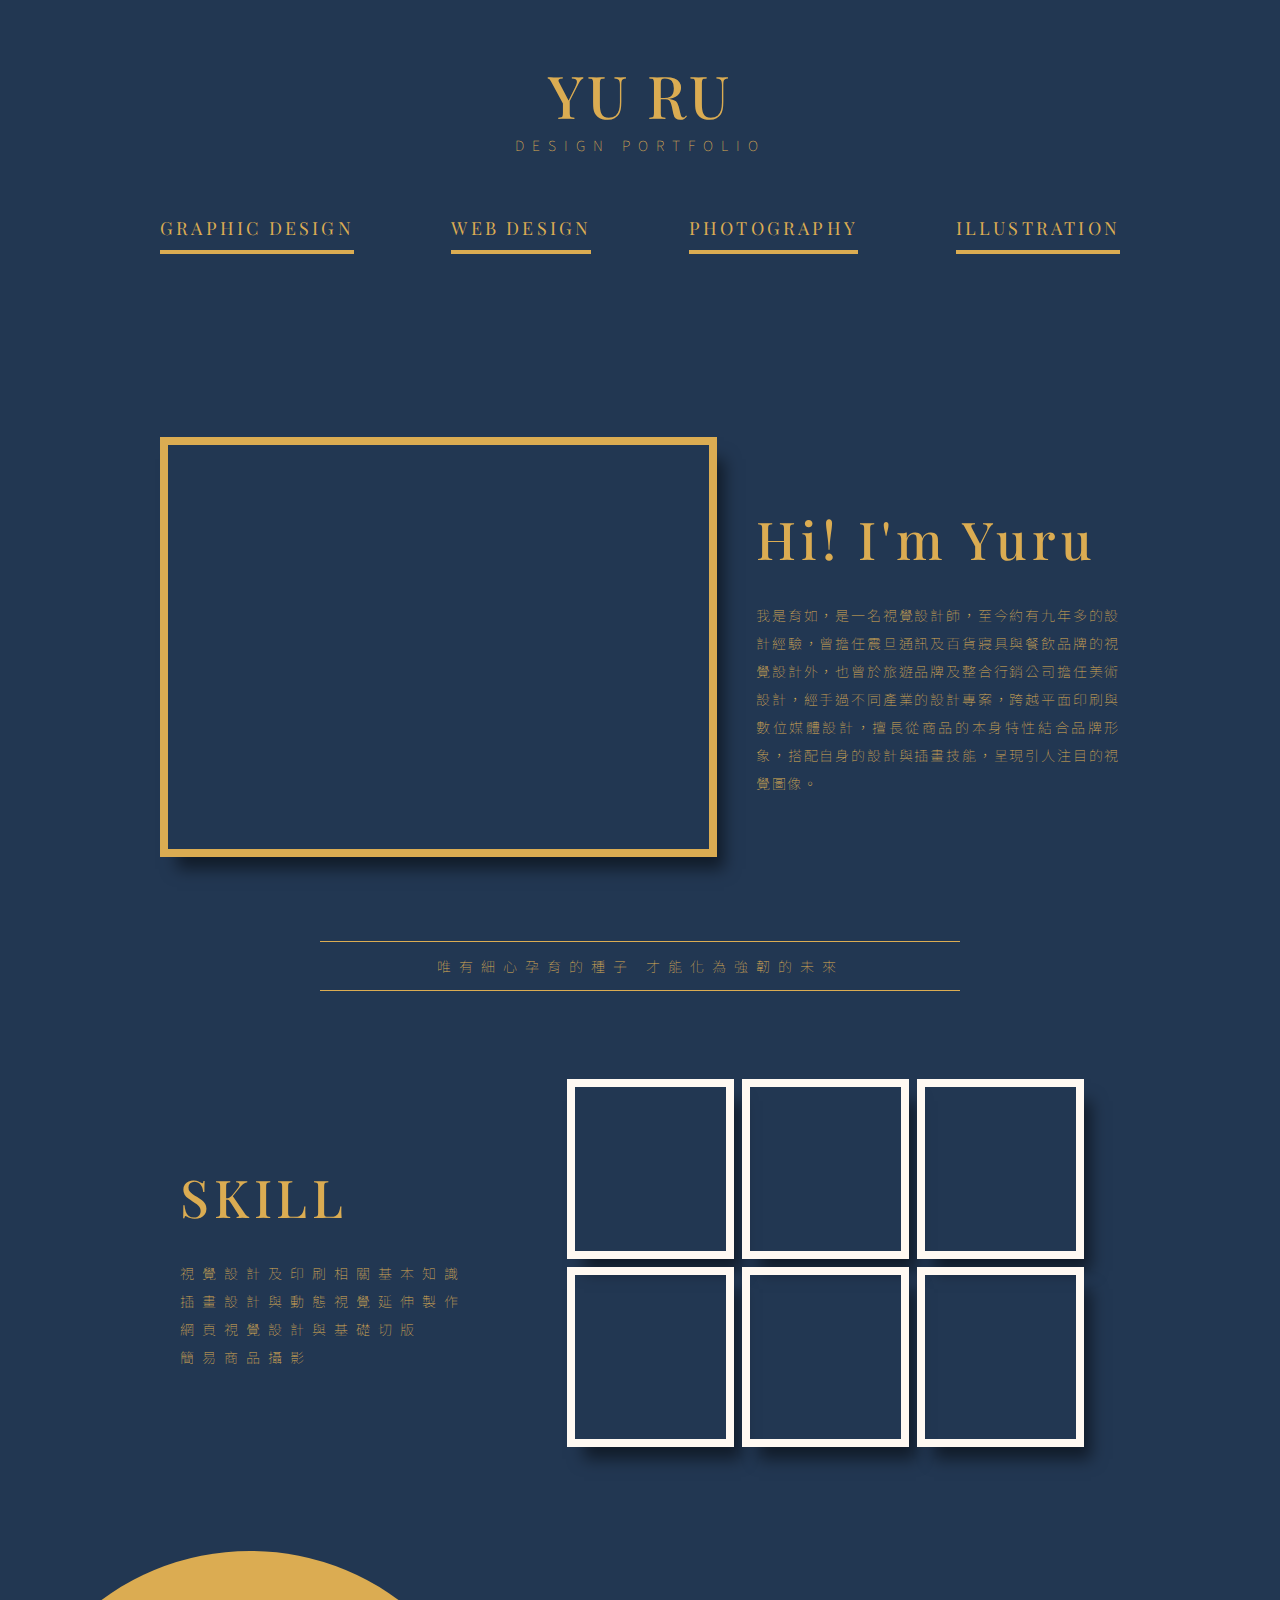
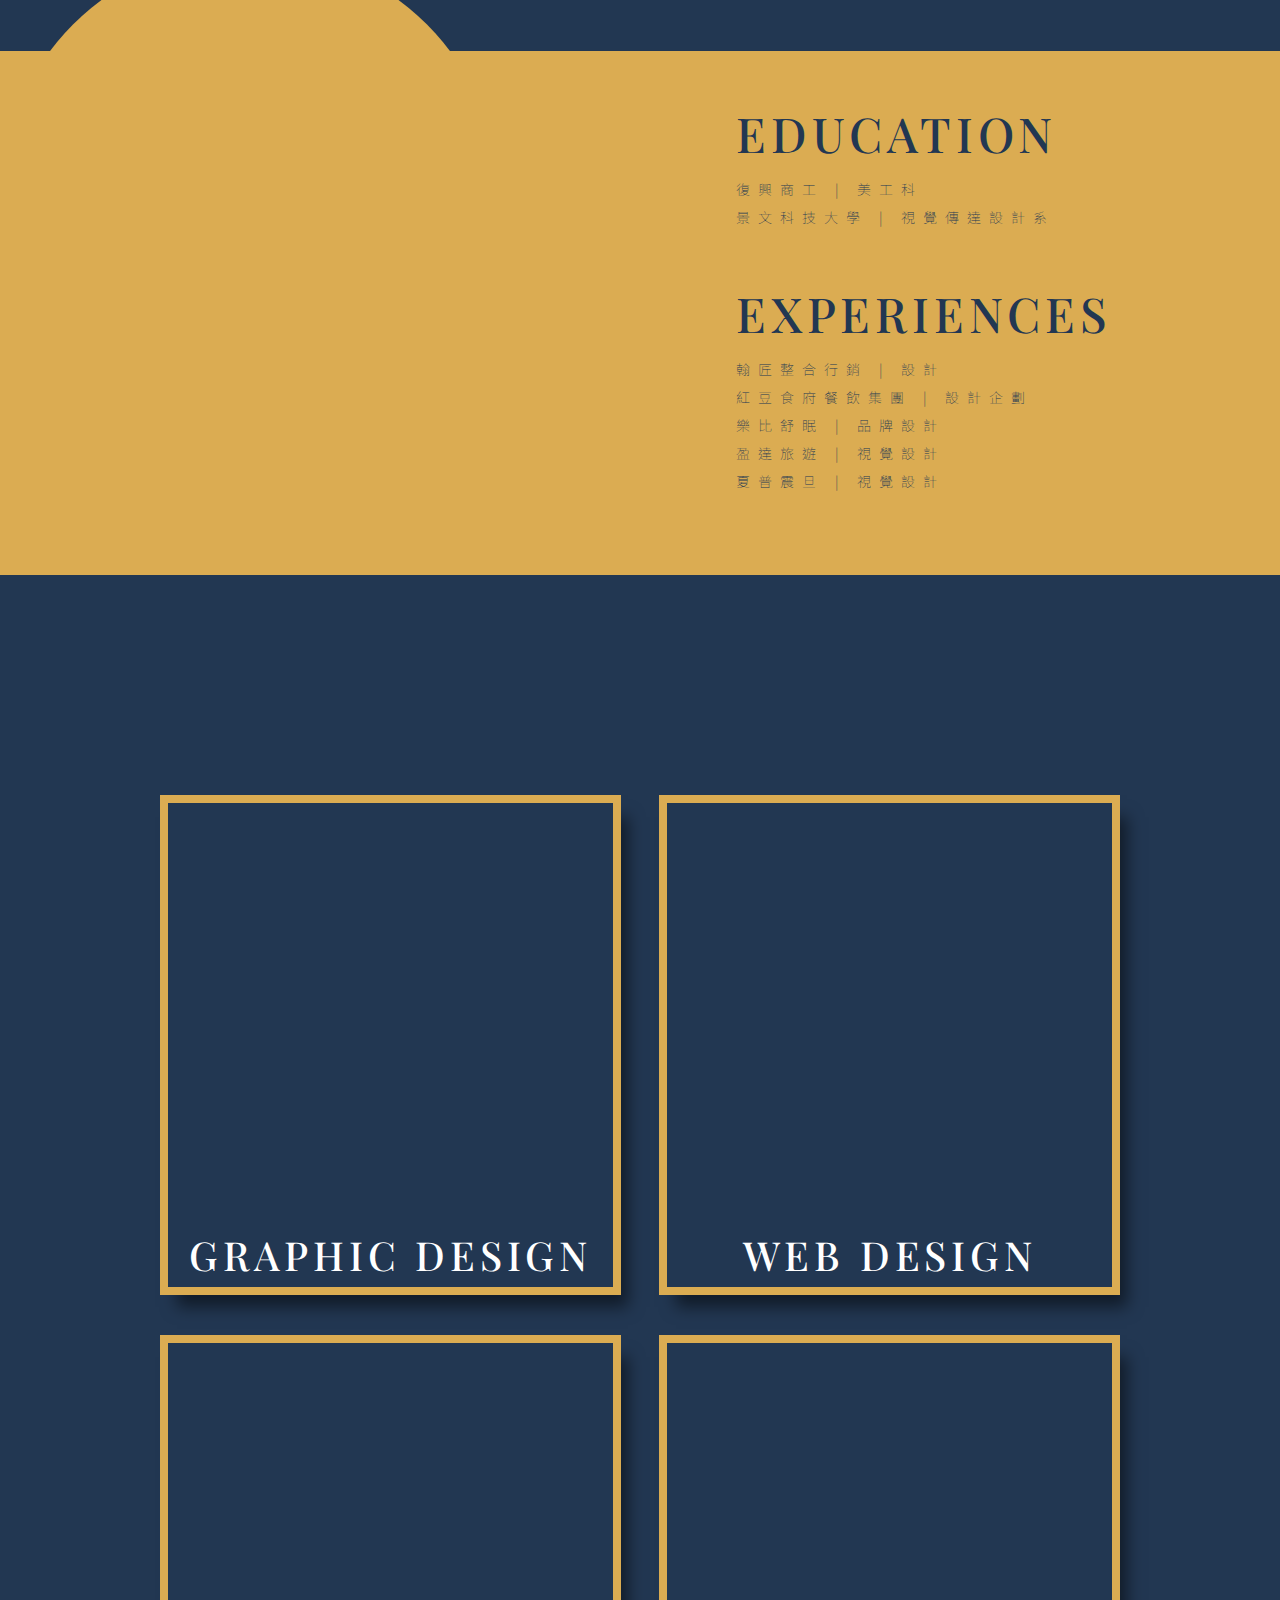
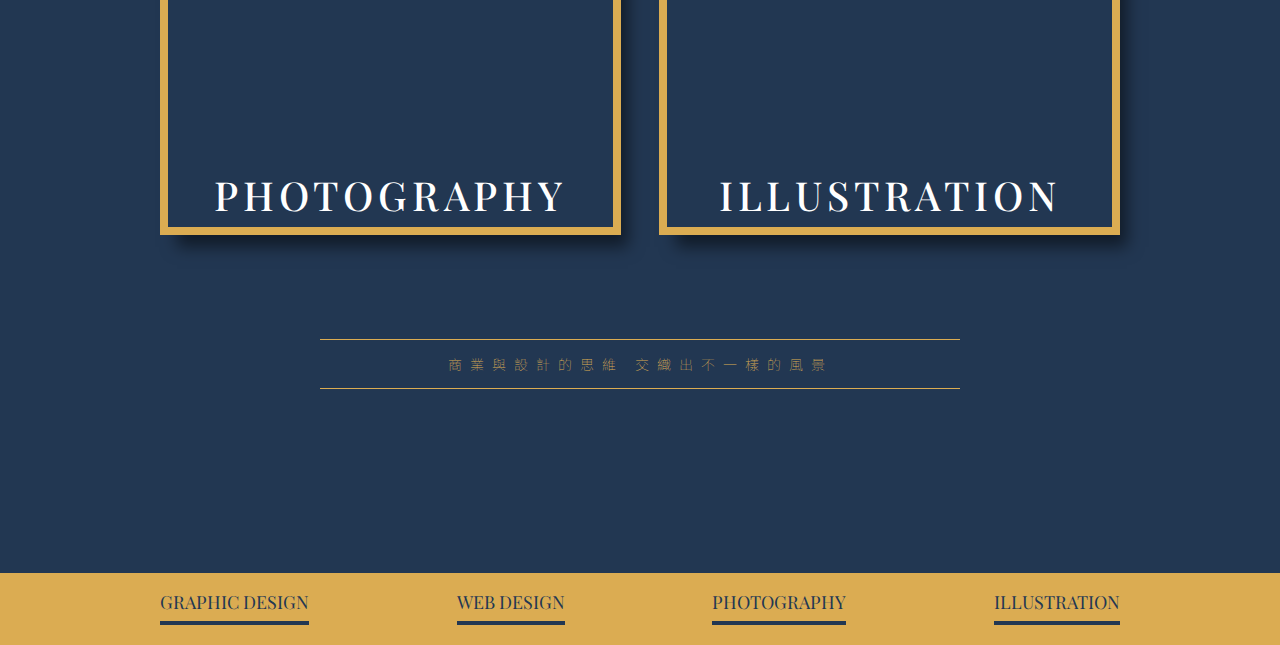
==== index.html @ 5d67e388 "Add files via upload" ====
<!DOCTYPE html>
<html lang="en">
<head>
    <meta charset="UTF-8">
    <meta http-equiv="X-UA-Compatible" content="IE=edge">
    <meta name="viewport" content="width=device-width, initial-scale=1.0">
    <title>YU RU PORTFOLIO</title>
    <link rel="stylesheet" href="css/all.css">
    <!-- jqurey -->
    <link rel="stylesheet" href="css/lightbox.css">
    <link rel="stylesheet" href="css/swiper-bundle.css">
    <link rel="stylesheet" href="https://pro.fontawesome.com/releases/v5.10.0/css/all.css" integrity="sha384-AYmEC3Yw5cVb3ZcuHtOA93w35dYTsvhLPVnYs9eStHfGJvOvKxVfELGroGkvsg+p" crossorigin="anonymous"/>

</head>
<body>

    <!-- header -->

    <header>
        <div class="container" >
            <div class="logo">
                <h1><a href="index.html">YU RU</a></h1>
                <p>DESIGN PORTFOLIO</p>
            </div>

            <nav class="dropdown">
                <a href="" class="navmenu"><i class="fas fa-bars"></i></a>
                <ul class="hovermenu">
                    <li><a href="project.html">GRAPHIC DESIGN</a></li>
                    <li><a href="web.html">WEB DESIGN</a></li>
                    <li><a href="photo.html">PHOTOGRAPHY</a></li>
                    <li><a href="illustration.html">ILLUSTRATION</a></li>
                </ul>
            </nav>
            
            <ul class="nav">
                <li><a href="project.html">GRAPHIC DESIGN</a></li>
                <li><a href="web.html">WEB DESIGN</a></li>
                <li><a href="photo.html">PHOTOGRAPHY</a></li>
                <li><a href="illustration.html">ILLUSTRATION</a></li>
            </ul>
        <div class="bgpicLeaf">
            <img src="../image/index/leaf.svg" alt="">
        </div>
    </header>

    <!-- first -->

    <section class="first">
        <div class="container">
            <div class="main">
                <div class="bs firstpic picme" data-0="transform: translatex(-100px)" data-500="transform: translatex(0px)">
                    <div class="picS" >
                        <img src="../image/index/index02.png" alt="">
                    </div>
                </div>
                <div class="mainText">
                    <h2>Hi! I'm Yuru</h2>
                    <p class="text">我是育如，是一名視覺設計師，至今約有九年多的設計經驗，曾擔任震旦通訊及百貨寢具與餐飲品牌的視覺設計外，也曾於旅遊品牌及整合行銷公司擔任美術設計，經手過不同產業的設計專案，跨越平面印刷與數位媒體設計，擅長從商品的本身特性結合品牌形象，搭配自身的設計與插畫技能，呈現引人注目的視覺圖像。</p>
                </div>
            </div>

            <div class="lineText" data-0="opacity: 0" data-800="opacity: 1">
                <p>
                    唯有細心孕育的種子 才能化為強韌的未來</p>
            </div>

            <div class="main">
                <div class="mainText">
                    <h2>SKILL</h2>
                    <p >
                        <i class="fas fa-pencil-ruler"> 視覺設計及印刷相關基本知識</i><br>
                        <i class="fas fa-pencil-alt"> 插畫設計與動態視覺延伸製作</i><br>
                        <i class="fas fa-tv"> 網頁視覺設計與基礎切版</i><br>
                        <i class="fas fa-photo-video"> 簡易商品攝影</i>
                </div>
                <div class="firstpic d-flexw" data-bottom-top="transform: translatex(200px)" data-center="transform: translatex(0px)">
                    <div class="bs picBox box1"></div>
                    <div class="bs picBox box2"></div>
                    <div class="bs picBox box3"></div>
                    <div class="bs picBox box4"></div>
                    <div class="bs picBox box5"></div>
                    <div class="bs picBox box6"></div>
                    <div class="picS picS2" >
                        <img src="../image/index/index02.png" alt="">
                    </div>
                </div>
            </div>
        </div>
        <div class="bgpic" data-0="opacity: 0" data-2000="opacity: 1">
            <img src="../image/index/30.svg" alt="">
        </div>
    </section>

    <!-- sec -->
    <section class="secTwo">
        <div class="circle"></div>
        <div class="bgpicLeaf">
            <img src="../image/index/leaf2.svg" alt="">
        </div>

        <div class="container" data-bottom-top="transform: translateY(-50px);opacity: 0" data-center="transform: translateY(0px);opacity: 1">
            <div class="secPic" ></div>
            <div class="mainText" >
                <div class="school">
                    <h3>EDUCATION</h3>
                    <p >
                        <i class="fas fa-school">復興商工 | 美工科</i><br>
                        <i class="fas fa-school">景文科技大學 | 視覺傳達設計系</i>
                    </p>
                </div>
                <div class="work">
                    <h3>EXPERIENCES</h3>
                    <p >
                        <i class="fas fa-building">翰匠整合行銷 | 設計</i><br>
                        <i class="fas fa-building">紅豆食府餐飲集團 | 設計企劃</i><br>
                        <i class="fas fa-building">樂比舒眠 | 品牌設計</i><br>
                        <i class="fas fa-building">盈達旅遊 | 視覺設計</i><br>
                        <i class="fas fa-building">夏普震旦 | 視覺設計</i><br>
                    </p>
                </div>
        </div>
        </div>
    </section>

    <!-- third -->
    <section class="third">
        <div class="container">
            <div class="picS" data-bottom-top="transform: translatex(-50px);opacity: 0" data-center="transform: translatex(0px);opacity: 1">
                <img src="../image/index/index02.png" alt="">
            </div>
            <a href="project.html" class="thirdpic tp1 bs" data-bottom-top="transform: translatex(-50px);opacity: 0" data-center="transform: translatex(0px);opacity: 1">
                <h2>GRAPHIC DESIGN</h2>
            </a>
            <a href="web.html" class="thirdpic tp2 bs" data-bottom-top="transform: translatex(50px);opacity: 0" data-center="transform: translatex(0px);opacity: 1">
                <h2>WEB DESIGN</h2>
            </a>
            <a href="photo.html" class="thirdpic tp3 bs" data-bottom-top="transform: translatex(-50px);opacity: 0" data-center="transform: translatex(0px);opacity: 1">
                <h2>PHOTOGRAPHY</h2>
            </a>
            <a href="illustration.html" class="thirdpic tp4 bs" data-bottom-top="transform: translatex(50px);opacity: 0" data-100-top="transform: translatex(0px);opacity: 1">
                <h2>ILLUSTRATION</h2>
            </a>


            <div class="lineText" data-bottom-top="opacity: 0" data-center="opacity: 1">
                <p>
                    商業與設計的思維 交織出不一樣的風景 </p>
            </div>

            <div class="bgpicLeaf">
                <img src="../image/index/leaf3.svg" alt="">
            </div>
        </div>
    </section>

    <footer>
        <div class="container">
            <ul class="nav">
                <li><a href="project.html">GRAPHIC DESIGN</a></li>
                <li><a href="web.html">WEB DESIGN</a></li>
                <li><a href="photo.html">PHOTOGRAPHY</a></li>
                <li><a href="illustration.html">ILLUSTRATION</a></li>
            </ul>
        </div>
    </footer>



    <!-- jqurey -->
    <script src="js/jquery.min.js"></script>
    <script src="js/lightbox.min.js"></script>
    <script src="js/swiper-bundle.min.js"></script>
    <script src="https://cdnjs.cloudflare.com/ajax/libs/skrollr/0.6.30/skrollr.min.js"></script>
    <script src="js/all.js"></script>
</body>
</html>
---- css/all.css ----
@charset "UTF-8";
/* http://meyerweb.com/eric/tools/css/reset/ 
   v2.0 | 20110126
   License: none (public domain)
*/
@import url("https://fonts.googleapis.com/css2?family=Noto+Sans+TC:wght@100;300;500;700&family=Playfair+Display:wght@400;500;700;900&display=swap");
html, body, div, span, applet, object, iframe,
h1, h2, h3, h4, h5, h6, p, blockquote, pre,
a, abbr, acronym, address, big, cite, code,
del, dfn, em, img, ins, kbd, q, s, samp,
small, strike, strong, sub, sup, tt, var,
b, u, i, center,
dl, dt, dd, ol, ul, li,
fieldset, form, label, legend,
table, caption, tbody, tfoot, thead, tr, th, td,
article, aside, canvas, details, embed,
figure, figcaption, footer, header, hgroup,
menu, nav, output, ruby, section, summary,
time, mark, audio, video {
  margin: 0;
  padding: 0;
  border: 0;
  font-size: 100%;
  font: inherit;
  vertical-align: baseline;
}

/* HTML5 display-role reset for older browsers */
article, aside, details, figcaption, figure,
footer, header, hgroup, menu, nav, section {
  display: block;
}

body {
  line-height: 1;
}

ol, ul {
  list-style: none;
}

blockquote, q {
  quotes: none;
}

blockquote:before, blockquote:after,
q:before, q:after {
  content: '';
  content: none;
}

table {
  border-collapse: collapse;
  border-spacing: 0;
}

*, *::before, *::after {
  -webkit-box-sizing: border-box;
          box-sizing: border-box;
}

img {
  max-width: 100%;
  height: auto;
}

.swiper-container {
  width: 100%;
  height: 100%;
}

.swiper-container .swiper-slide {
  text-align: center;
  font-size: 18px;
  /* Center slide text vertically */
  display: -webkit-box;
  display: -ms-flexbox;
  display: flex;
  -webkit-box-pack: center;
  -ms-flex-pack: center;
  justify-content: center;
  -webkit-box-align: center;
  -ms-flex-align: center;
  align-items: center;
}

.swiper-container .swiper-slide img {
  display: block;
  width: 100%;
  height: 100%;
  -o-object-fit: cover;
     object-fit: cover;
}

/* 共用 */
.d-none {
  display: none;
}

.d-flexw {
  display: -webkit-box;
  display: -ms-flexbox;
  display: flex;
  -ms-flex-wrap: wrap;
      flex-wrap: wrap;
}

.colomn-r {
  -webkit-box-orient: horizontal;
  -webkit-box-direction: reverse;
      -ms-flex-direction: row-reverse;
          flex-direction: row-reverse;
}

.lineText {
  border-top: 1px solid #DBAC52;
  border-bottom: 1px solid #DBAC52;
  text-align: center;
  margin: 84px 0;
  padding: 10px 0;
  width: 640px;
}

h1 {
  font-size: 59px;
  line-height: 70.8px;
  font-weight: 500;
  color: #DBAC52;
}

h2 {
  font-size: 52px;
  line-height: 84px;
  letter-spacing: 0.3rem;
  font-weight: 500;
  color: #DBAC52;
  padding-bottom: 20px;
}

h3 {
  font-size: 48px;
  line-height: 84px;
  letter-spacing: 0.3rem;
  font-weight: 500;
  color: #DBAC52;
}

p {
  font-size: 14px;
  line-height: 28px;
  font-weight: 100;
  font-family: "Noto Sans TC", sans-serif;
  letter-spacing: 0.5rem;
  color: #DBAC52;
}

.fs-sss {
  font-size: 59px;
}

* {
  text-decoration: none;
}

body {
  font-family: 'Playfair Display', sans-serif, serif,'Noto Sans TC',   sans-serif;
  background-color: #223752;
  -webkit-box-sizing: border-box;
          box-sizing: border-box;
  overflow-x: hidden;
  height: 0px !important;
}

.container {
  max-width: 960px;
  margin: 0 auto;
  padding: 0 0;
}

header {
  text-align: center;
  color: #DBAC52;
  position: relative;
}

header .bgpicLeaf {
  position: absolute;
  width: 45%;
  top: -350px;
  right: 100px;
  -webkit-transform: rotate(-30deg);
          transform: rotate(-30deg);
  z-index: -100;
  -webkit-transform-origin: right top;
          transform-origin: right top;
  -webkit-animation-name: leafan;
          animation-name: leafan;
  -webkit-animation-duration: 12s;
          animation-duration: 12s;
  -webkit-animation-iteration-count: infinite;
          animation-iteration-count: infinite;
}

header .logo {
  margin: 60px 0;
}

header .dropdown {
  display: none;
}

header .nav {
  display: -webkit-box;
  display: -ms-flexbox;
  display: flex;
  -webkit-box-pack: justify;
      -ms-flex-pack: justify;
          justify-content: space-between;
}

header .nav a {
  padding-bottom: 10px;
  border-bottom: 4px solid #DBAC52;
  font-weight: 400;
  font-size: 18px;
}

header .nav a:hover {
  color: #FFF9F2;
  border-bottom: 4px solid #FFF9F2;
}

header a {
  color: #DBAC52;
  letter-spacing: 0.2rem;
}

.bs {
  border: 8px solid #DBAC52;
  -webkit-box-shadow: 12px 17px 15px -5px rgba(0, 0, 0, 0.5);
          box-shadow: 12px 17px 15px -5px rgba(0, 0, 0, 0.5);
}

.text {
  letter-spacing: 0.1rem;
  text-align: justify;
}

.first {
  padding: 200px 0;
  position: relative;
  overflow: hidden;
}

.first .lineText P {
  word-break: break-all;
}

.first .bgpic {
  position: absolute;
  width: 60%;
  bottom: -300px;
  left: -100px;
}

.first .container {
  display: -webkit-box;
  display: -ms-flexbox;
  display: flex;
  -webkit-box-orient: vertical;
  -webkit-box-direction: normal;
      -ms-flex-direction: column;
          flex-direction: column;
  -webkit-box-align: center;
      -ms-flex-align: center;
          align-items: center;
}

.first .container .main {
  width: 100%;
  display: -webkit-box;
  display: -ms-flexbox;
  display: flex;
  -webkit-box-align: center;
      -ms-flex-align: center;
          align-items: center;
  -webkit-box-pack: justify;
      -ms-flex-pack: justify;
          justify-content: space-between;
}

.first .container .main .picme {
  height: 420px;
  background: url(../image/index/index01.jpg);
}

.first .container .main .firstpic {
  width: 58%;
  position: relative;
}

.first .container .main .firstpic .picS {
  width: 200px;
  height: auto;
  position: absolute;
  top: -50px;
  left: -100px;
}

.first .container .main .firstpic .picS2 {
  top: 250px;
  left: 450px;
}

.first .container .main .firstpic .picBox {
  width: 30%;
  height: 180px;
  margin: 4px;
  border: 8px solid #FFF9F2;
  overflow: hidden;
}

.first .container .main .firstpic .box1 {
  background: url(../image/index/skill1.jpg);
  background-size: cover;
}

.first .container .main .firstpic .box2 {
  background: url(../image/index/skill2.jpg);
  background-size: cover;
}

.first .container .main .firstpic .box3 {
  background: url(../image/index/skill3.jpg);
  background-size: cover;
}

.first .container .main .firstpic .box4 {
  background: url(../image/index/skill4.jpg);
  background-size: cover;
}

.first .container .main .firstpic .box5 {
  background: url(../image/index/skill5.jpg);
  background-size: cover;
}

.first .container .main .firstpic .box6 {
  background: url(../image/index/skill6.jpg);
  background-size: cover;
}

.first .container .main .mainText {
  width: 40%;
  padding-left: 20px;
}

.first .container .main .mainText .fas {
  font-weight: 100;
}

.secTwo {
  background-color: #DBAC52;
  width: 100%;
  position: relative;
}

.secTwo .circle {
  position: absolute;
  top: -100px;
  left: 0px;
  border-radius: 100%;
  width: 500px;
  height: 500px;
  background-color: #DBAC52;
  z-index: -100;
}

.secTwo .bgpicLeaf {
  position: absolute;
  width: 50%;
  top: 50px;
  left: -250px;
  -webkit-transform-origin: right top;
          transform-origin: right top;
  -webkit-animation-name: leafan;
          animation-name: leafan;
  -webkit-animation-duration: 12s;
          animation-duration: 12s;
  -webkit-animation-iteration-count: infinite;
          animation-iteration-count: infinite;
}

.secTwo .container {
  display: -webkit-box;
  display: -ms-flexbox;
  display: flex;
  padding: 40px 0;
  -webkit-box-pack: justify;
      -ms-flex-pack: justify;
          justify-content: space-between;
}

.secTwo .container .mainText {
  width: 40%;
}

.secTwo .container .mainText h3, .secTwo .container .mainText p {
  color: #223752;
}

.secTwo .container .mainText p {
  margin-bottom: 40px;
}

.secTwo .container .secPic {
  width: 56%;
  background: url(../image/index/me3.gif);
  background-size: cover;
  -webkit-transform: translateY(-50px);
          transform: translateY(-50px);
}

.third {
  margin: 200px 0 100px 0;
}

.third .lineText {
  position: relative;
  left: 50%;
  -webkit-transform: translateX(-50%);
          transform: translateX(-50%);
}

.third .container {
  display: -webkit-box;
  display: -ms-flexbox;
  display: flex;
  -ms-flex-wrap: wrap;
      flex-wrap: wrap;
  -webkit-box-pack: justify;
      -ms-flex-pack: justify;
          justify-content: space-between;
  position: relative;
}

.third .container .bgpicLeaf {
  position: absolute;
  width: 40%;
  bottom: -100px;
  right: -200px;
  z-index: 100;
  -webkit-transform-origin: bottom;
          transform-origin: bottom;
  -webkit-animation-name: leafan;
          animation-name: leafan;
  -webkit-animation-duration: 12s;
          animation-duration: 12s;
  -webkit-animation-iteration-count: infinite;
          animation-iteration-count: infinite;
}

.third .container .picS {
  position: absolute;
  width: 20%;
  top: -80px;
  left: -100px;
  z-index: 100;
}

.third .container .thirdpic {
  width: 48%;
  height: 500px;
  margin: 20px 0 20px 0;
  position: relative;
}

.third .container .thirdpic:hover {
  border: 8px solid #FFF9F2;
}

.third .container .thirdpic:hover h2 {
  color: #DBAC52;
}

.third .container .thirdpic h2 {
  position: absolute;
  color: white;
  font-size: 40px;
  white-space: nowrap;
  bottom: -30px;
  left: 50%;
  -webkit-transform: translateX(-50%);
          transform: translateX(-50%);
}

.third .container .tp1 {
  background: url(../image/index/gd.jpg);
  background-size: cover;
}

.third .container .tp2 {
  background: url(../image/index/wb.jpg);
  background-size: cover;
}

.third .container .tp3 {
  background: url(../image/index/II.jpg);
  background-size: cover;
}

.third .container .tp4 {
  background: url(../image/index/photo.jpg);
  background-size: cover;
}

footer {
  background-color: #DBAC52;
  width: 100%;
}

footer .nav {
  display: -webkit-box;
  display: -ms-flexbox;
  display: flex;
  -webkit-box-pack: justify;
      -ms-flex-pack: justify;
          justify-content: space-between;
  padding: 20px 0;
}

footer .nav a {
  display: block;
  padding-bottom: 10px;
  border-bottom: 4px solid #223752;
  font-weight: 400;
  font-size: 18px;
  color: #223752;
}

footer .nav a:hover {
  color: #FFF9F2;
  border-bottom: 4px solid #FFF9F2;
}

.firstBn {
  padding: 100px 0;
}

.projectmain {
  margin: 50px 0;
  background-color: transparent;
}

.projectmain .container {
  -webkit-box-align: center;
      -ms-flex-align: center;
          align-items: center;
}

.projectmain .bgpicLeafP {
  position: absolute;
  width: 25%;
  bottom: -50px;
  left: -20px;
  -webkit-transform: rotate(-30deg);
          transform: rotate(-30deg);
  -webkit-transform-origin: right top;
          transform-origin: right top;
  -webkit-animation-name: leafan;
          animation-name: leafan;
  -webkit-animation-duration: 12s;
          animation-duration: 12s;
  -webkit-animation-iteration-count: infinite;
          animation-iteration-count: infinite;
  z-index: -100;
}

.projectPic {
  width: 60%;
}

.projectPic .swiper-wrapper .swiper-slide {
  display: -webkit-box;
  display: -ms-flexbox;
  display: flex;
  -webkit-box-orient: vertical;
  -webkit-box-direction: normal;
      -ms-flex-direction: column;
          flex-direction: column;
}

.projectPic .swiper-wrapper .swiper-slide li {
  padding: 20px 0;
}

.projecText {
  width: 38%;
}

@-webkit-keyframes leafan {
  0% {
    -webkit-transform: rotate(3deg);
    transform: rotate(3deg);
  }
  40% {
    -webkit-transform: rotate(-6deg);
    transform: rotate(-6deg);
  }
  100% {
    -webkit-transform: rotate(3deg);
    transform: rotate(3deg);
  }
}

@keyframes leafan {
  0% {
    -webkit-transform: rotate(3deg);
    transform: rotate(3deg);
  }
  40% {
    -webkit-transform: rotate(-6deg);
    transform: rotate(-6deg);
  }
  100% {
    -webkit-transform: rotate(3deg);
    transform: rotate(3deg);
  }
}

@media screen and (max-width: 768px) {
  .container {
    max-width: 650px;
  }
  .lineText {
    margin: 80px 0 40px 0;
    word-break: break-all;
    width: 100%;
  }
}

@media screen and (max-width: 360px) {
  .container {
    max-width: 300px;
  }
}

@media screen and (max-width: 768px) {
  header .dropdown {
    position: relative;
    display: block;
  }
  header .dropdown .navmenu {
    display: block;
    width: 100%;
    background-color: #DBAC52;
    color: #223752;
    padding: 10px 0;
    border-radius: 20px;
  }
  header .dropdown:hover .hovermenu {
    display: block;
  }
  header .dropdown .hovermenu {
    display: none;
    position: absolute;
    width: 100%;
    z-index: 500;
  }
  header .dropdown .hovermenu a {
    display: block;
    width: 100%;
    border-bottom: 1px solid #DBAC52;
    padding: 20px;
    background-color: #223752;
  }
  header .dropdown .hovermenu a:hover {
    border-bottom: 8px solid #DBAC52;
  }
  header .nav {
    display: none;
  }
  header .bgpicLeaf {
    width: 70%;
    top: -250px;
    left: -150px;
  }
  .first {
    padding: 100px 0;
  }
  .first .container .main {
    -webkit-box-orient: vertical;
    -webkit-box-direction: normal;
        -ms-flex-direction: column;
            flex-direction: column;
  }
  .first .container .main .mainText {
    padding: 50px 20px 0 20px;
    width: 100%;
    text-align: center;
  }
  .first .container .main .firstpic {
    width: 100%;
    padding: 50px 0;
  }
  .first .container .main .firstpic .picS {
    width: 100px;
    top: 350px;
    left: 550px;
  }
  .first .bgpic {
    display: none;
  }
  .secTwo .circle {
    position: absolute;
    left: 50%;
    -webkit-transform: translateX(-50%);
            transform: translateX(-50%);
    border-radius: 100%;
    width: 80%;
  }
  .secTwo .bgpicLeaf {
    display: none;
  }
  .secTwo .container {
    -webkit-box-orient: vertical;
    -webkit-box-direction: normal;
        -ms-flex-direction: column;
            flex-direction: column;
    -webkit-box-pack: center;
        -ms-flex-pack: center;
            justify-content: center;
  }
  .secTwo .container .mainText {
    margin: 0 auto;
    width: 80%;
  }
  .secTwo .container .mainText h3 {
    text-align: center;
  }
  .secTwo .container .mainText h3, .secTwo .container .mainText p {
    color: #223752;
  }
  .secTwo .container .mainText p {
    margin-bottom: 40px;
    width: 80%;
    -webkit-transform: translateX(25%);
            transform: translateX(25%);
  }
  .secTwo .container .secPic {
    width: 100%;
    height: 500px;
    background: url(../image/index/me3.gif);
    background-size: cover;
    -webkit-transform: translateY(0px);
            transform: translateY(0px);
  }
  .third .container .thirdpic {
    width: 100%;
    height: 600px;
  }
  .third .container .picS {
    width: 30%;
    top: -80px;
    left: -100px;
  }
  .third .container .bgpicLeaf {
    bottom: -100px;
    right: 550px;
  }
  footer {
    height: 20px;
    width: 100%;
  }
  footer .nav {
    display: none;
  }
  .mySwiper {
    height: 360px;
  }
  .containerM {
    -webkit-box-orient: vertical;
    -webkit-box-direction: normal;
        -ms-flex-direction: column;
            flex-direction: column;
  }
  .containerM .projectPic {
    width: 80%;
  }
  .containerM .projecText {
    width: 100%;
    margin: 0px 20px;
    text-align: center;
  }
  .containerMr {
    -webkit-box-orient: vertical;
    -webkit-box-direction: reverse;
        -ms-flex-direction: column-reverse;
            flex-direction: column-reverse;
  }
}

@media screen and (max-width: 360px) {
  header .dropdown {
    position: relative;
  }
  header .dropdown .navmenu {
    display: block;
    width: 100%;
    background-color: #DBAC52;
    color: #223752;
    padding: 10px 0;
    border-radius: 20px;
  }
  header .dropdown:hover .hovermenu {
    display: block;
  }
  header .dropdown .hovermenu {
    display: none;
    position: absolute;
    width: 100%;
    z-index: 500;
  }
  header .dropdown .hovermenu a {
    display: block;
    width: 100%;
    border-bottom: 1px solid #DBAC52;
    padding: 20px;
    background-color: #223752;
  }
  header .dropdown .hovermenu a:hover {
    border-bottom: 8px solid #DBAC52;
  }
  header .nav {
    display: none;
  }
  header .bgpicLeaf {
    width: 100%;
    top: -200px;
    left: -50px;
  }
  .first {
    padding: 100px 0;
  }
  .first .container .main {
    -webkit-box-orient: vertical;
    -webkit-box-direction: normal;
        -ms-flex-direction: column;
            flex-direction: column;
  }
  .first .container .main .picme {
    height: 300px;
  }
  .first .container .main .mainText {
    padding: 20px 20px 0 20px;
    width: 100%;
    text-align: center;
  }
  .first .container .main .mainText p {
    letter-spacing: 0.1rem;
    text-align: left;
  }
  .first .container .main .d-flexw {
    display: none;
  }
  .first .bgpic {
    display: block;
    width: 100%;
    bottom: -40px;
    left: -50px;
    -webkit-transform: rotate(-50deg);
            transform: rotate(-50deg);
  }
  .secTwo .circle {
    max-width: 300px;
    max-height: 300px;
  }
  .secTwo .container .mainText h3 {
    text-align: center;
    font-size: 32px;
  }
  .secTwo .container .mainText h3, .secTwo .container .mainText p {
    color: #223752;
  }
  .secTwo .container .mainText p {
    font-size: 12px;
    letter-spacing: 1px;
    margin-bottom: 40px;
    width: 100%;
    -webkit-transform: translateX(0%);
            transform: translateX(0%);
  }
  .secTwo .container .secPic {
    width: 100%;
    height: 500px;
    -webkit-transform: translateY(-50px);
            transform: translateY(-50px);
    background: url(../image/index/me3.gif);
    background-size: cover;
    background-position: center center;
  }
  .third {
    margin: 200px 0 50px 0;
  }
  .third .container .bgpicLeaf {
    display: none;
  }
  .third .container .thirdpic {
    width: 100%;
    height: 300px;
  }
  .third .container .thirdpic h2 {
    font-size: 20px !important;
  }
  .third .container .picS {
    width: 40%;
    top: -50px;
    left: 0px;
  }
  .third .container .bgpicLeaf {
    bottom: -100px;
    right: 550px;
  }
  footer {
    height: 20px;
    width: 100%;
  }
  footer .nav {
    display: none;
  }
  .projectmain {
    margin: 0 0;
  }
  .projectmain h1 {
    font-size: 48px;
  }
  .bgpicLeafP {
    display: none;
  }
  .pds {
    padding: 100px 0 20px 0;
  }
}
/*# sourceMappingURL=all.css.map */
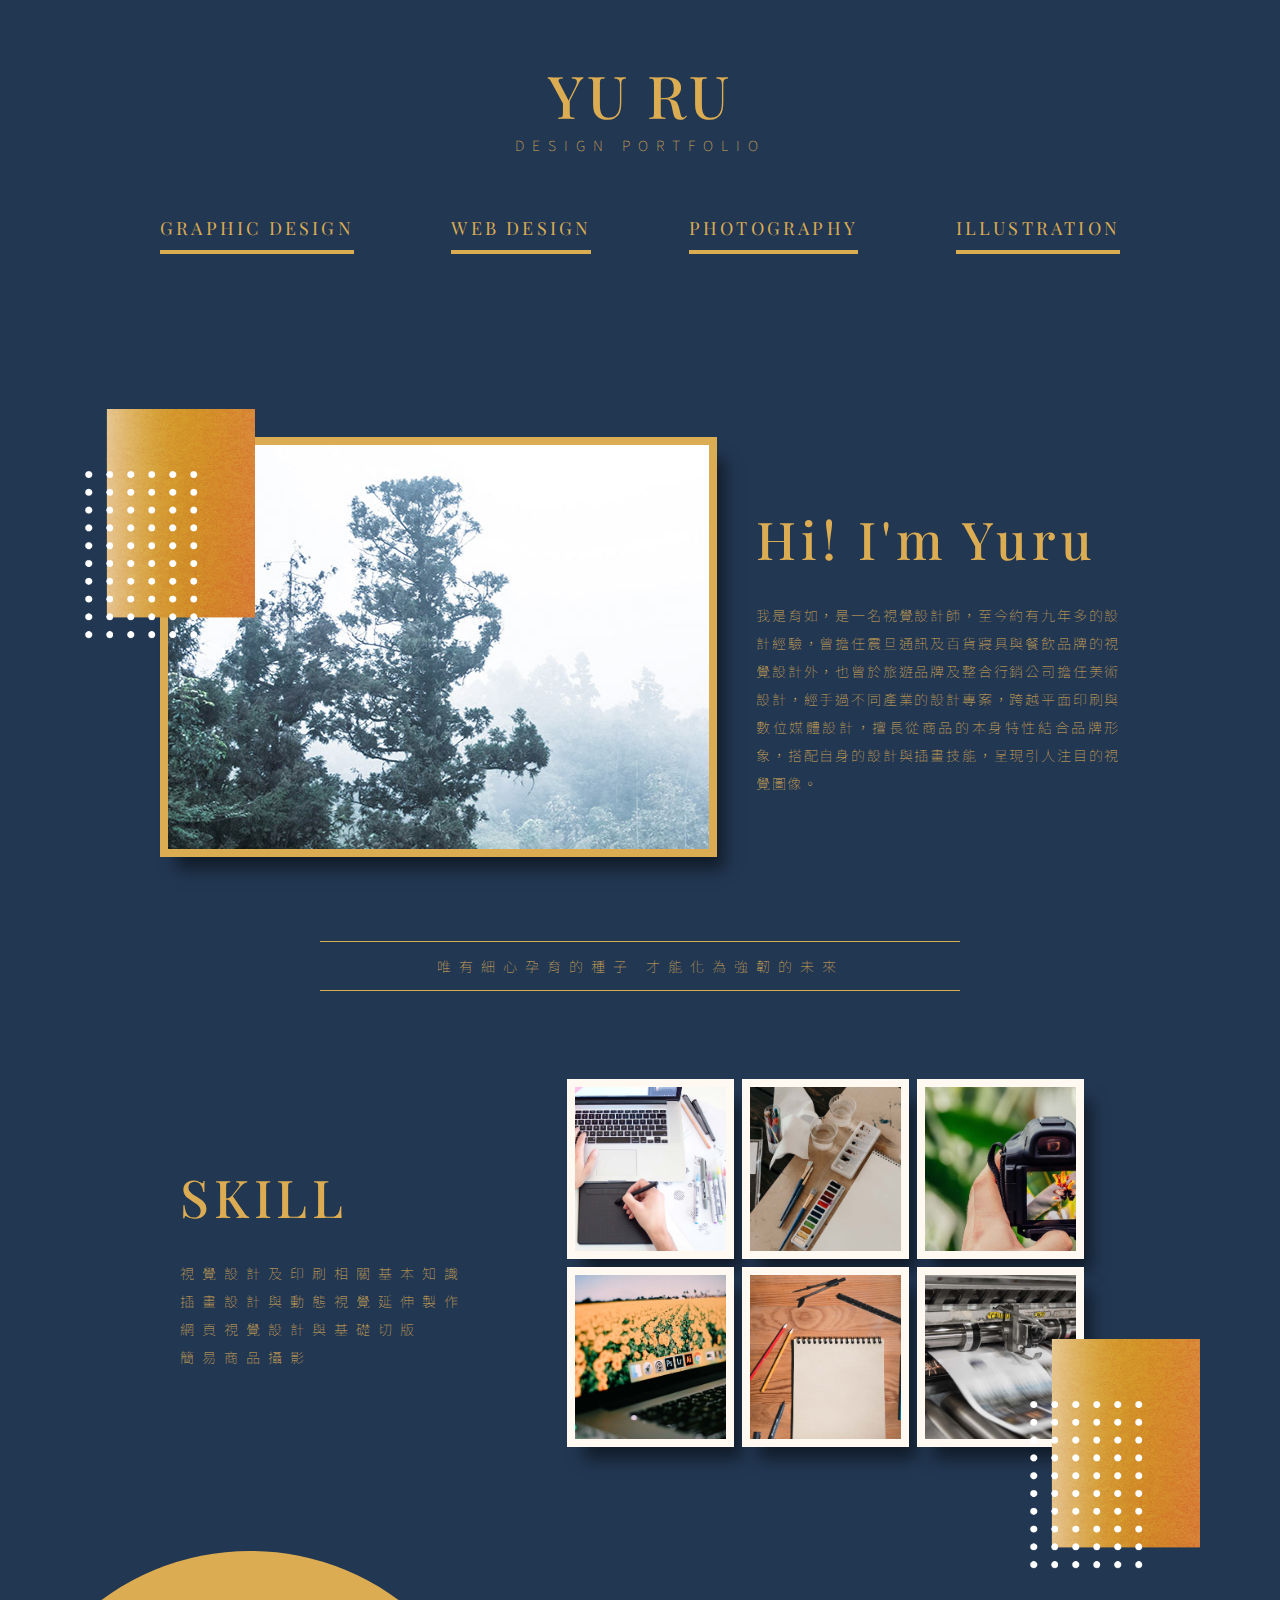
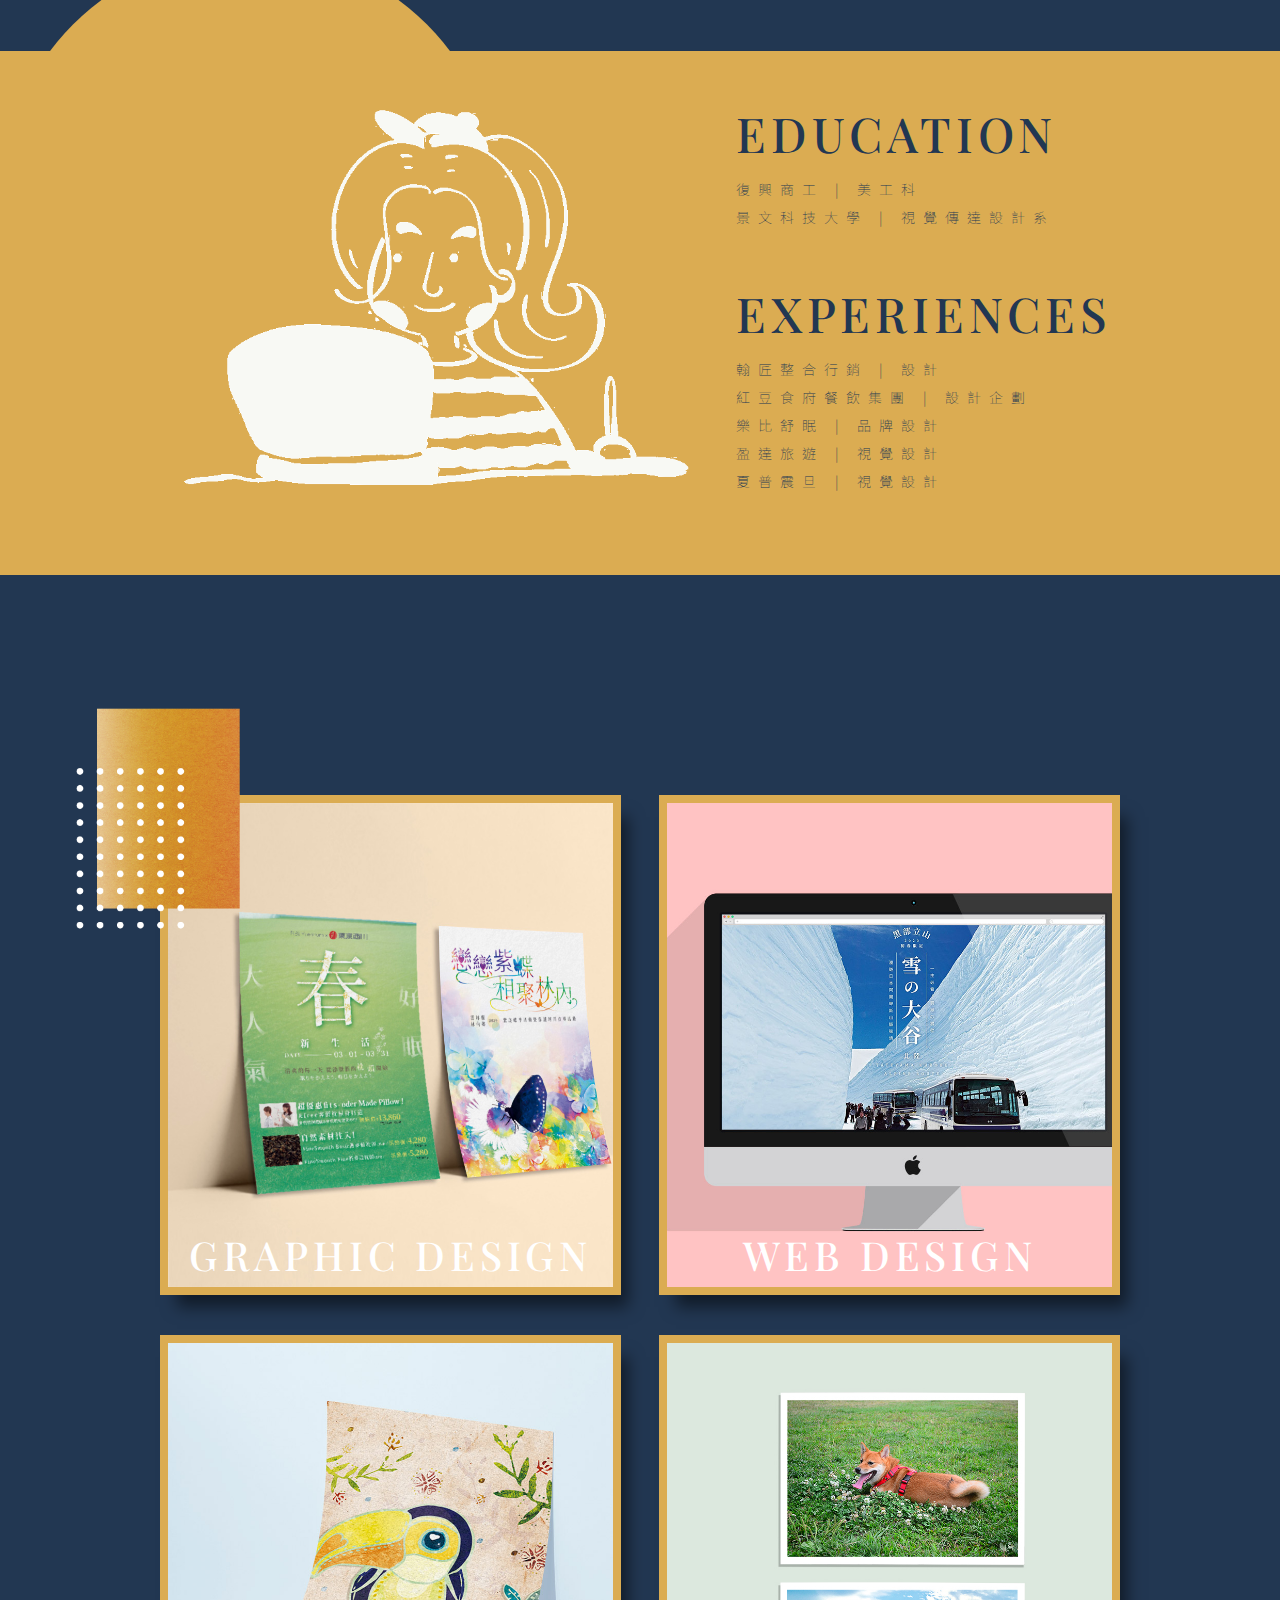
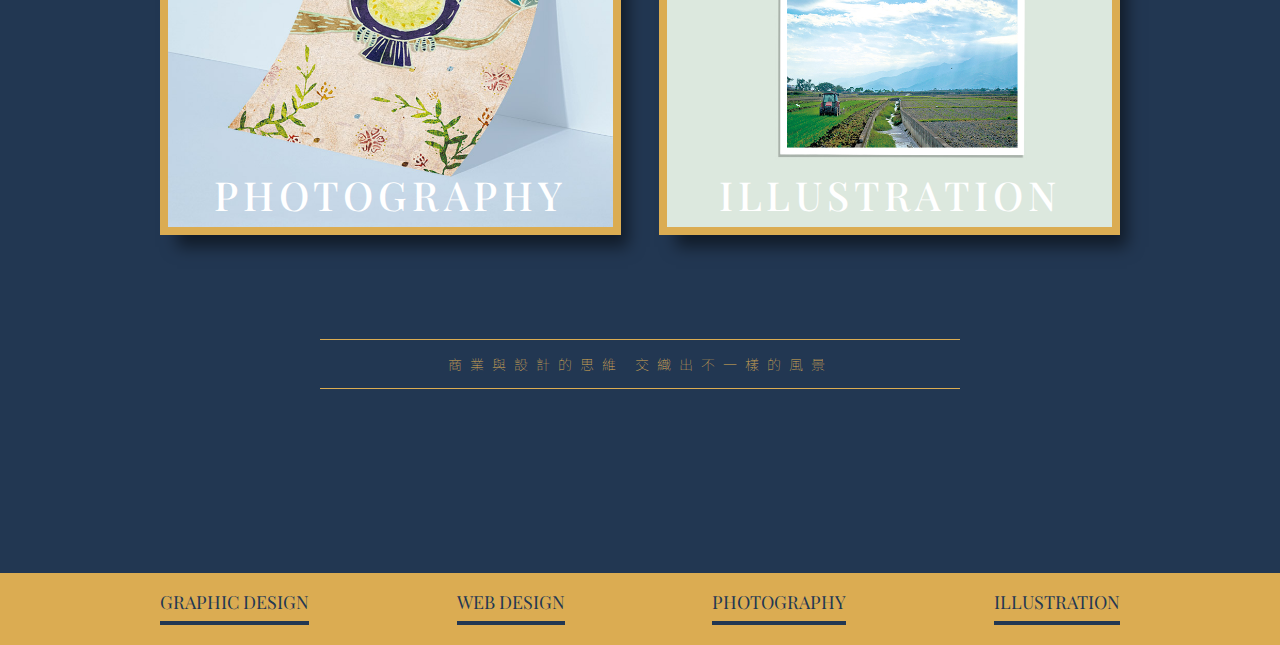
==== commit fa3122bb: "Add files via upload" ====
--- a/index.html
+++ b/index.html
@@ -40,7 +40,7 @@
                 <li><a href="illustration.html">ILLUSTRATION</a></li>
             </ul>
         <div class="bgpicLeaf">
-            <img src="../image/index/leaf.svg" alt="">
+            <img src="https://raw.githubusercontent.com/mogou24/design/main/image/index/leaf.svg" alt="">
         </div>
     </header>
 
@@ -88,7 +88,7 @@
             </div>
         </div>
         <div class="bgpic" data-0="opacity: 0" data-2000="opacity: 1">
-            <img src="../image/index/30.svg" alt="">
+            <img src="https://raw.githubusercontent.com/mogou24/design/main/image/index/30.svg" alt="">
         </div>
     </section>
 
@@ -96,7 +96,7 @@
     <section class="secTwo">
         <div class="circle"></div>
         <div class="bgpicLeaf">
-            <img src="../image/index/leaf2.svg" alt="">
+            <img src="https://raw.githubusercontent.com/mogou24/design/main/image/index/leaf2.svg" alt="">
         </div>
 
         <div class="container" data-bottom-top="transform: translateY(-50px);opacity: 0" data-center="transform: translateY(0px);opacity: 1">
@@ -149,7 +149,7 @@
             </div>
 
             <div class="bgpicLeaf">
-                <img src="../image/index/leaf3.svg" alt="">
+                <img src="https://raw.githubusercontent.com/mogou24/design/main/image/index/leaf3.svg" alt="">
             </div>
         </div>
     </section>
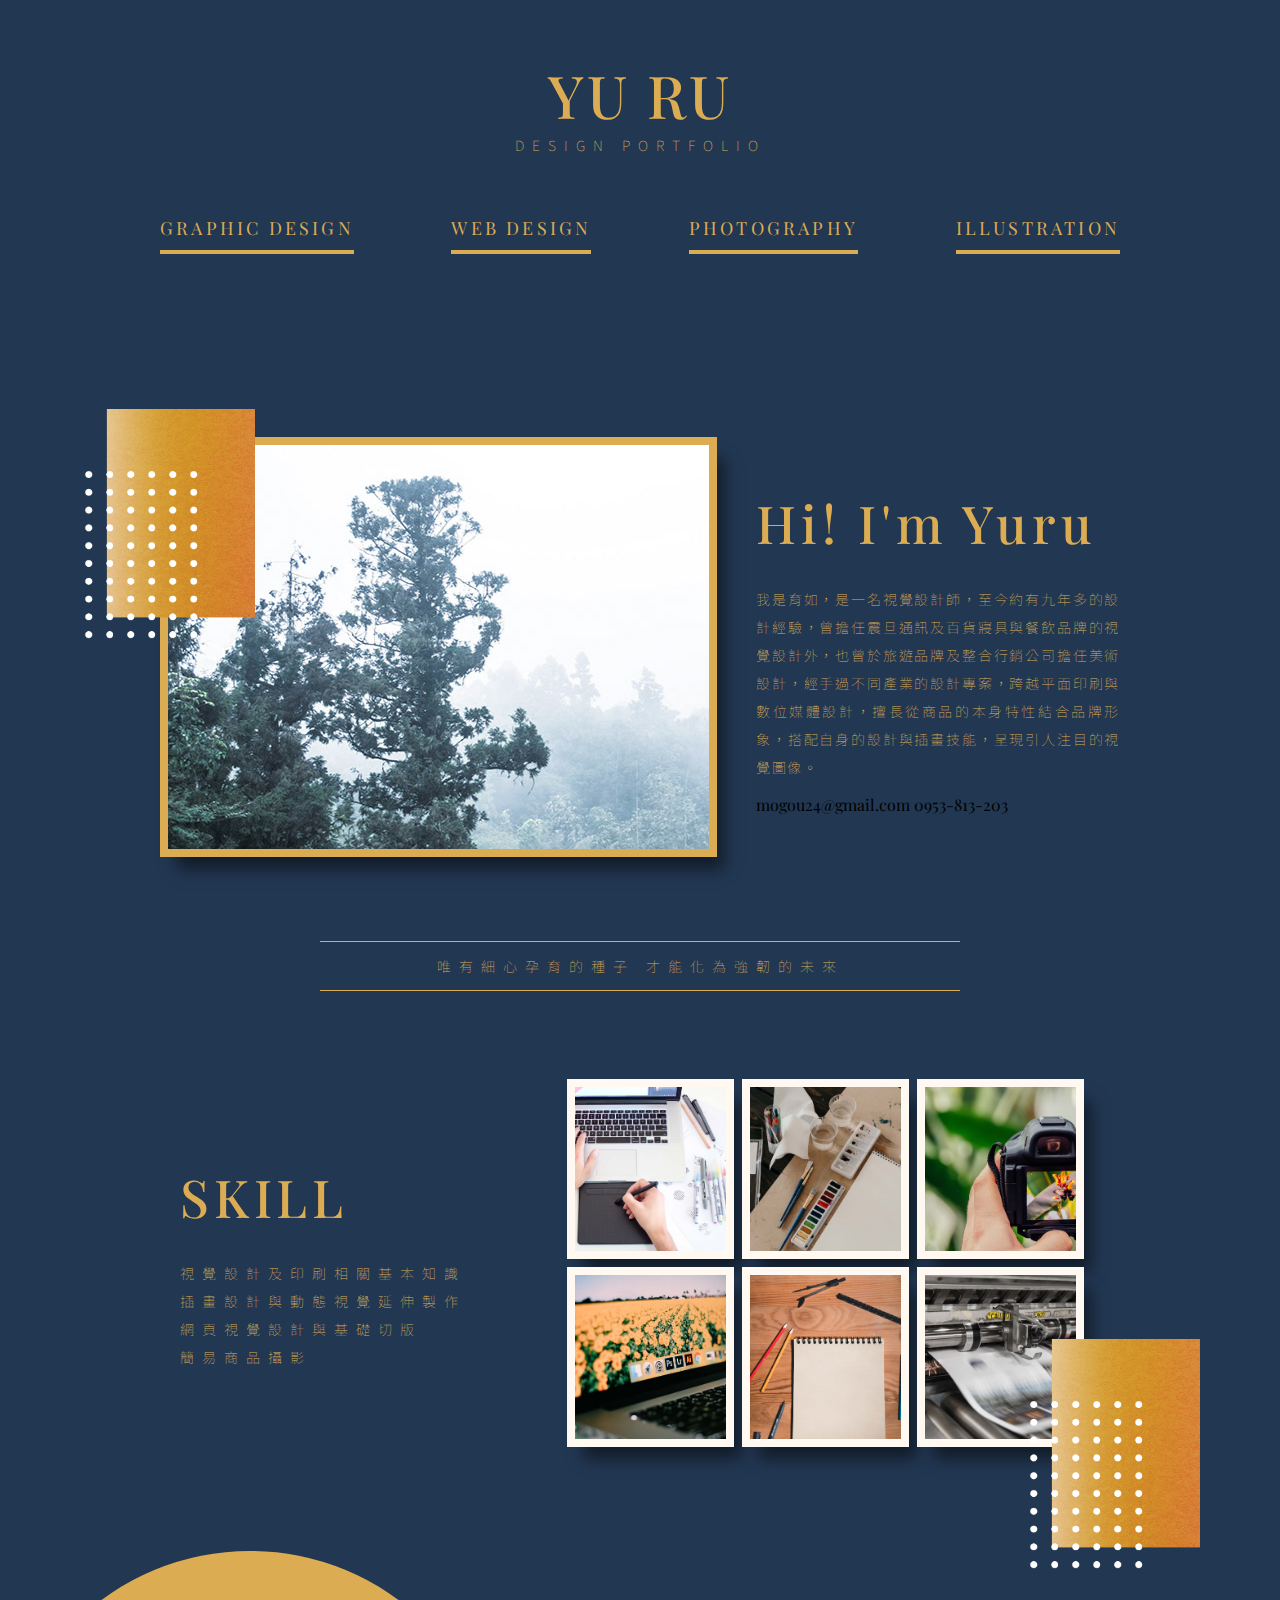
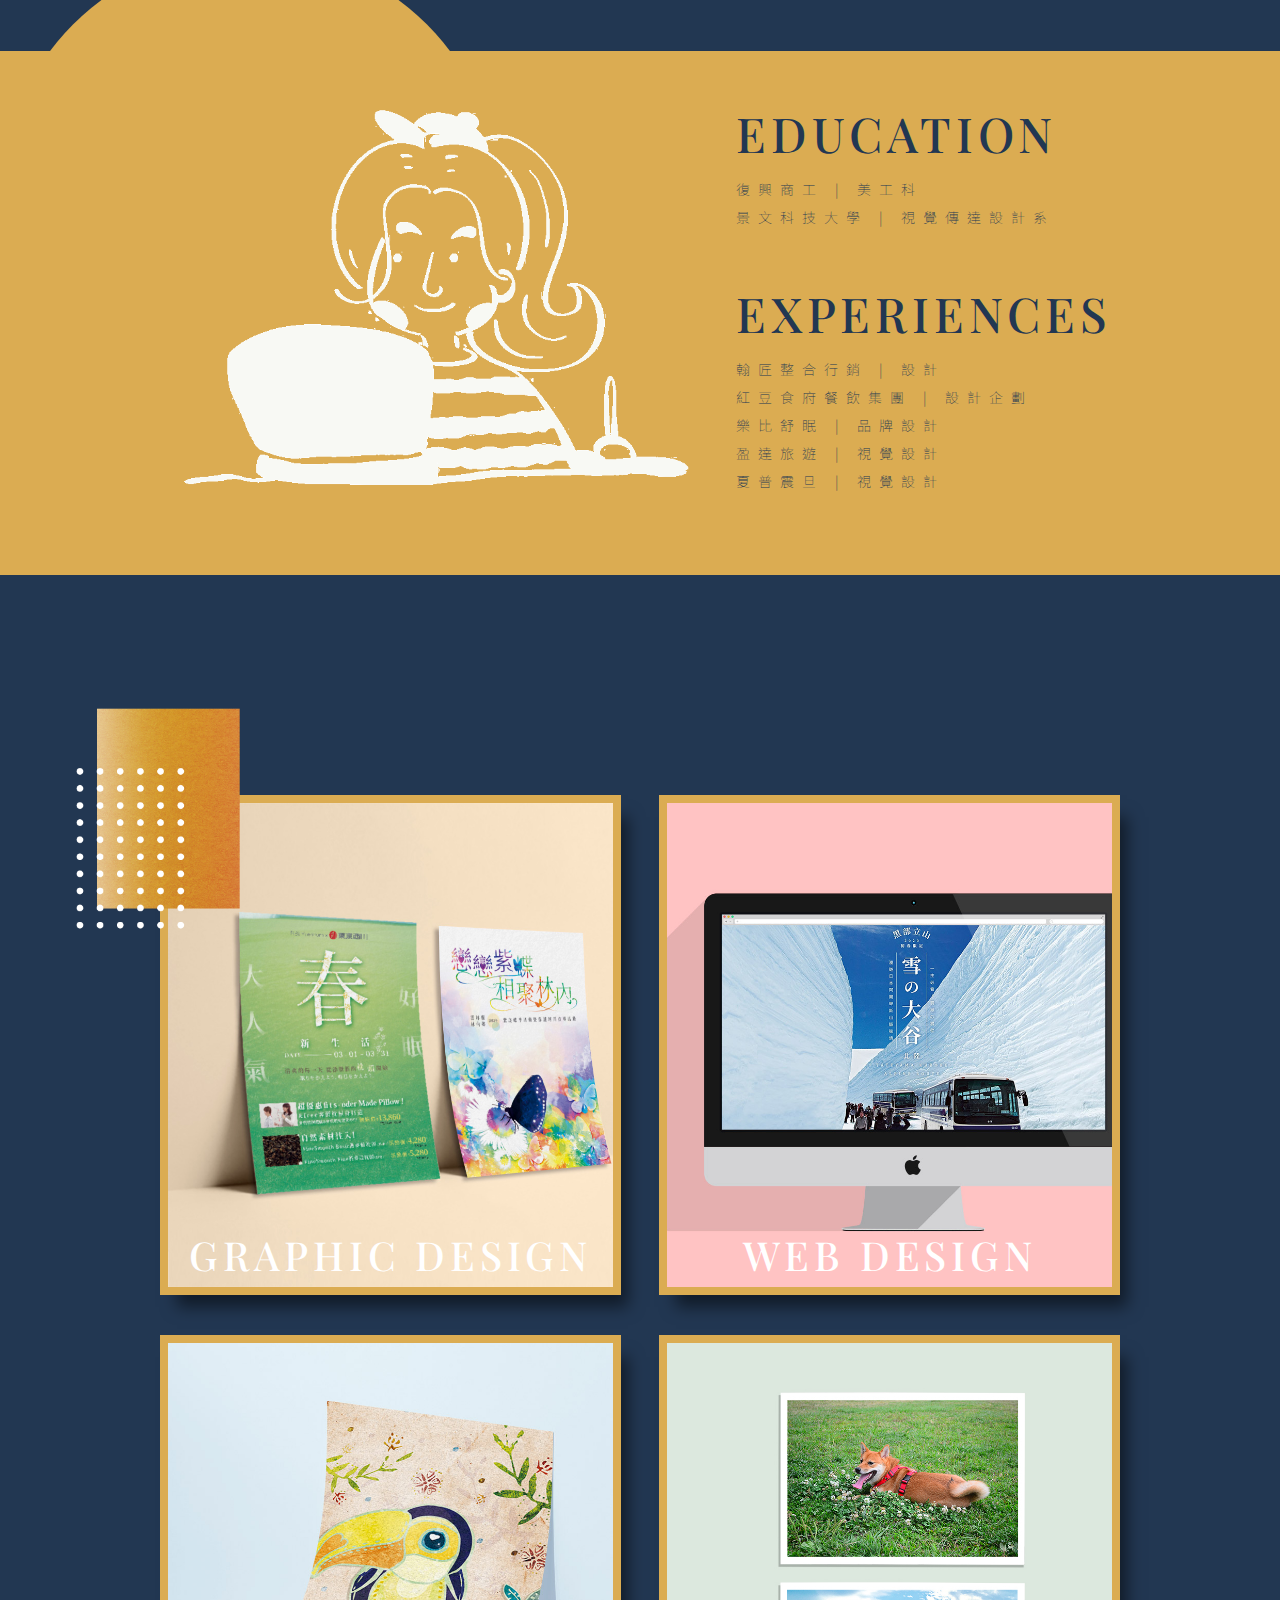
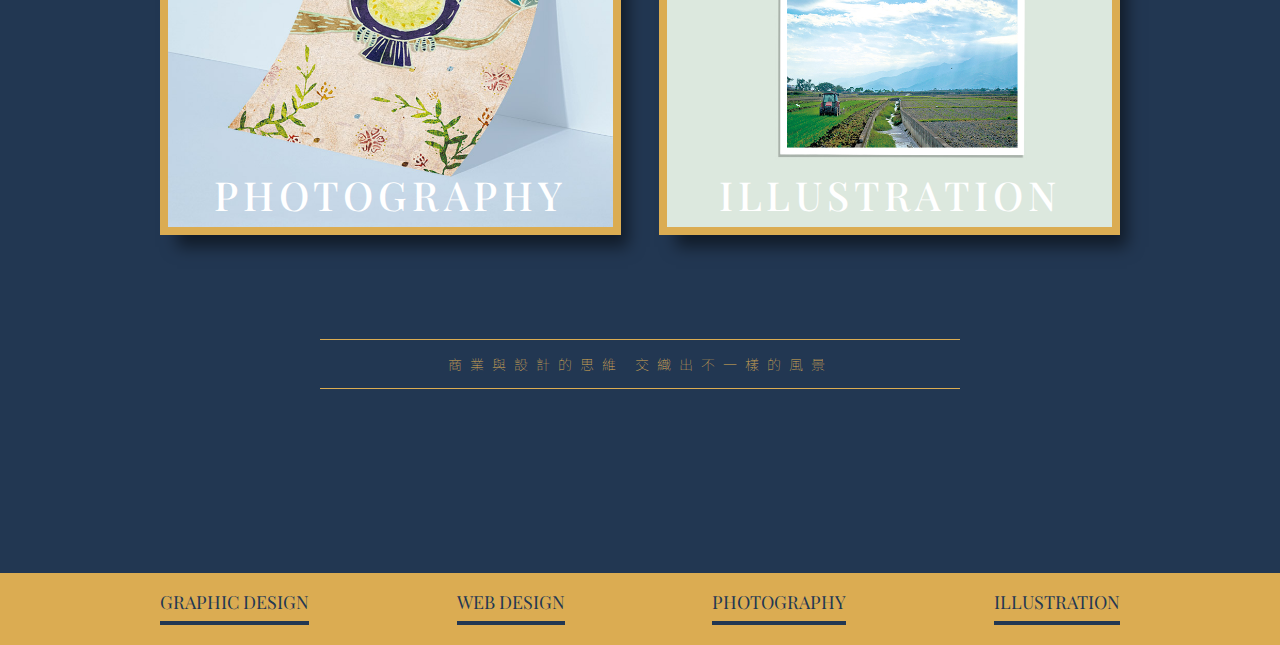
==== commit 241f4eb3: "Add files via upload" ====
--- a/index.html
+++ b/index.html
@@ -56,8 +56,10 @@
                 </div>
                 <div class="mainText">
                     <h2>Hi! I'm Yuru</h2>
-                    <p class="text">我是育如，是一名視覺設計師，至今約有九年多的設計經驗，曾擔任震旦通訊及百貨寢具與餐飲品牌的視覺設計外，也曾於旅遊品牌及整合行銷公司擔任美術設計，經手過不同產業的設計專案，跨越平面印刷與數位媒體設計，擅長從商品的本身特性結合品牌形象，搭配自身的設計與插畫技能，呈現引人注目的視覺圖像。</p>
-                </div>
+                    <p class="text">我是育如，是一名視覺設計師，至今約有九年多的設計經驗，曾擔任震旦通訊及百貨寢具與餐飲品牌的視覺設計外，也曾於旅遊品牌及整合行銷公司擔任美術設計，經手過不同產業的設計專案，跨越平面印刷與數位媒體設計，擅長從商品的本身特性結合品牌形象，搭配自身的設計與插畫技能，呈現引人注目的視覺圖像。</p><br>
+                    <i class="far fa-envelope itext pdb">  mogou24@gmail.com</i>
+                    <i class="fas fa-mobile-alt itext">  0953-813-203</i>
+                    </div>
             </div>
 
             <div class="lineText" data-0="opacity: 0" data-800="opacity: 1">
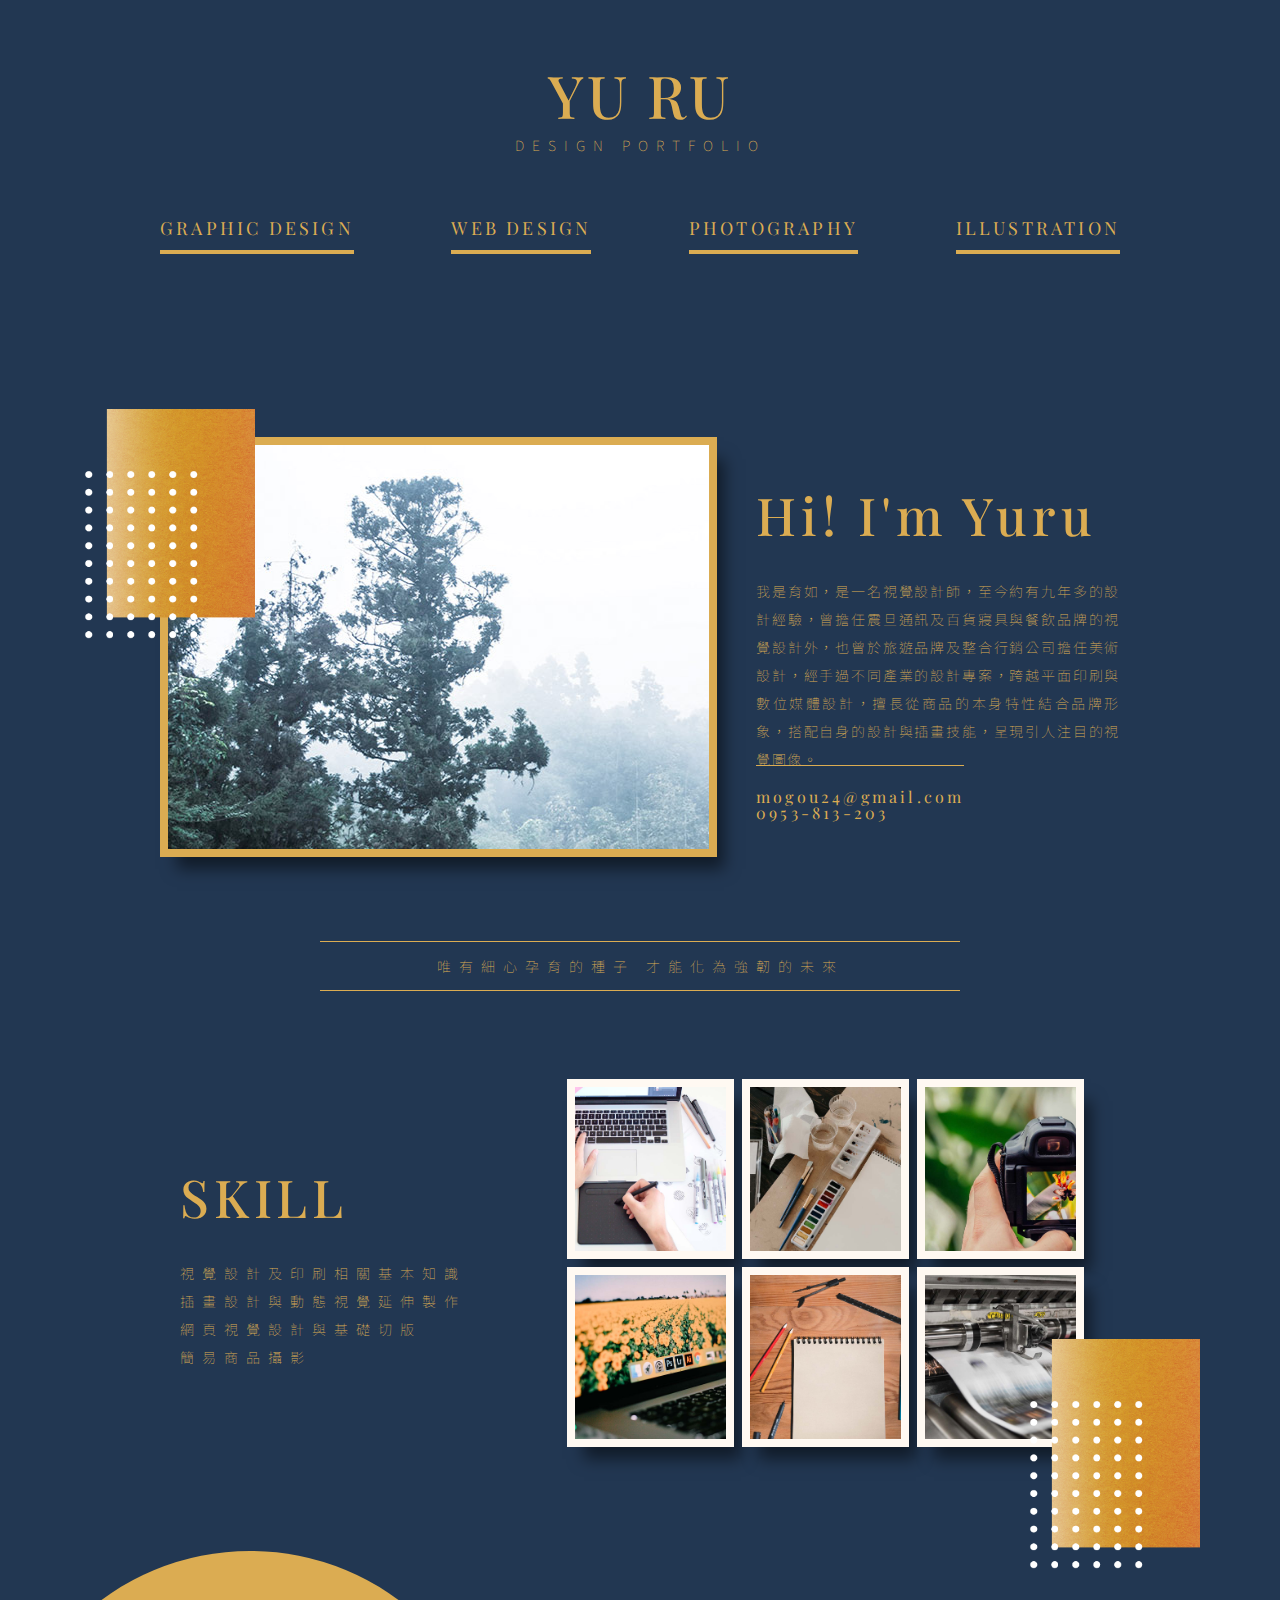
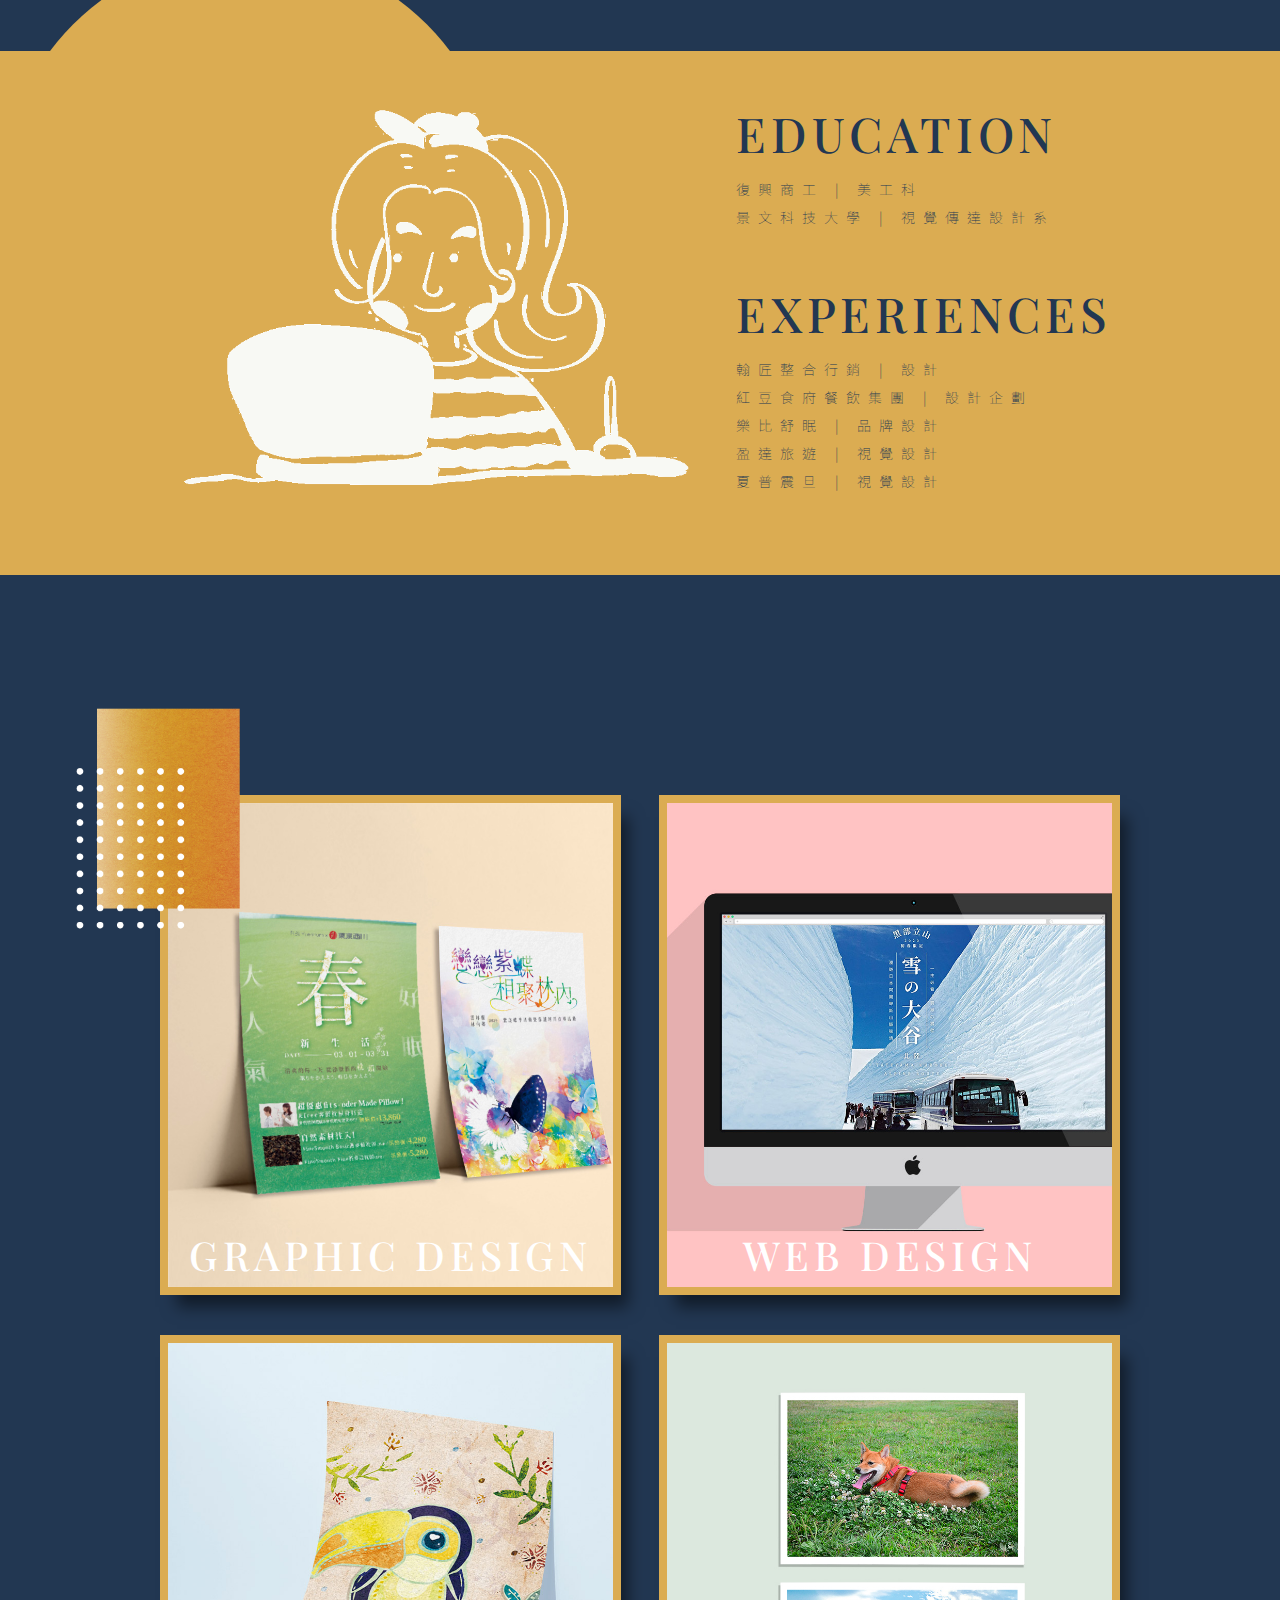
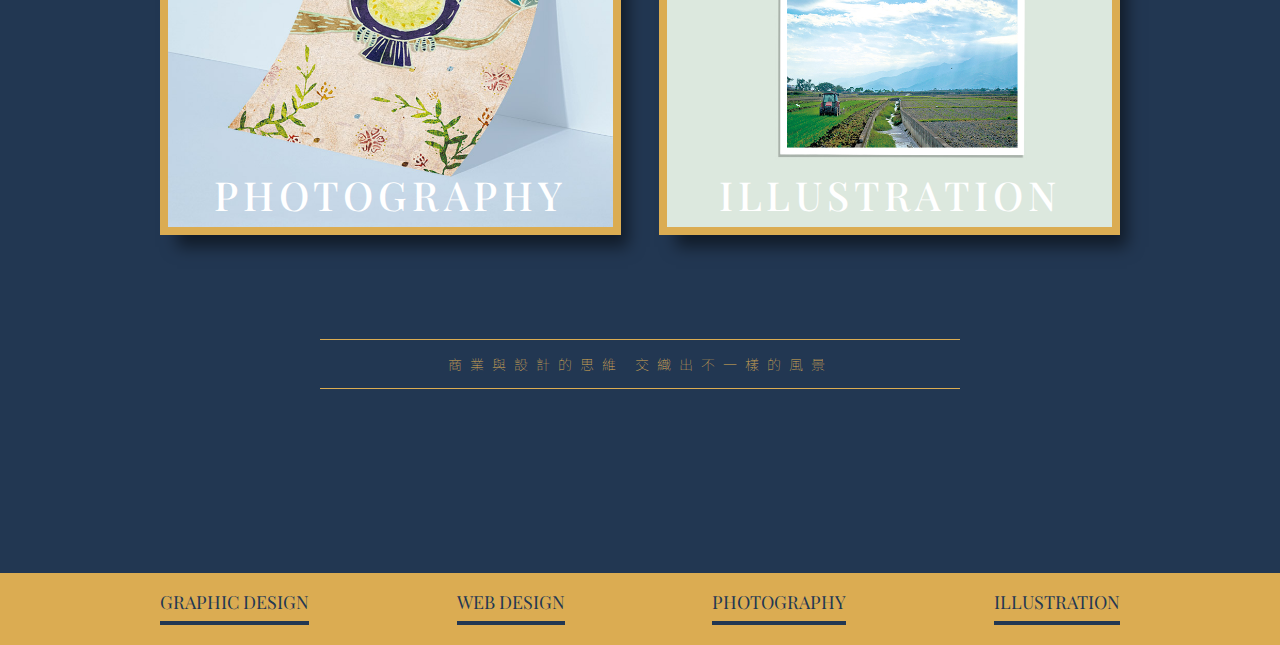
==== commit fd58fc5c: "Add files via upload" ====
--- a/index.html
+++ b/index.html
@@ -57,7 +57,7 @@
                 <div class="mainText">
                     <h2>Hi! I'm Yuru</h2>
                     <p class="text">我是育如，是一名視覺設計師，至今約有九年多的設計經驗，曾擔任震旦通訊及百貨寢具與餐飲品牌的視覺設計外，也曾於旅遊品牌及整合行銷公司擔任美術設計，經手過不同產業的設計專案，跨越平面印刷與數位媒體設計，擅長從商品的本身特性結合品牌形象，搭配自身的設計與插畫技能，呈現引人注目的視覺圖像。</p><br>
-                    <i class="far fa-envelope itext pdb">  mogou24@gmail.com</i>
+                    <i class="far fa-envelope itext pdb">  mogou24@gmail.com</i><br>
                     <i class="fas fa-mobile-alt itext">  0953-813-203</i>
                     </div>
             </div>
--- a/css/all.css
+++ b/css/all.css
@@ -246,6 +246,17 @@
   text-align: justify;
 }
 
+.pdb {
+  border-top: 1px solid #DBAC52;
+  padding-top: 20px;
+}
+
+.itext {
+  margin: 10px 0;
+  color: #DBAC52;
+  letter-spacing: 0.2rem;
+}
+
 .first {
   padding: 200px 0;
   position: relative;
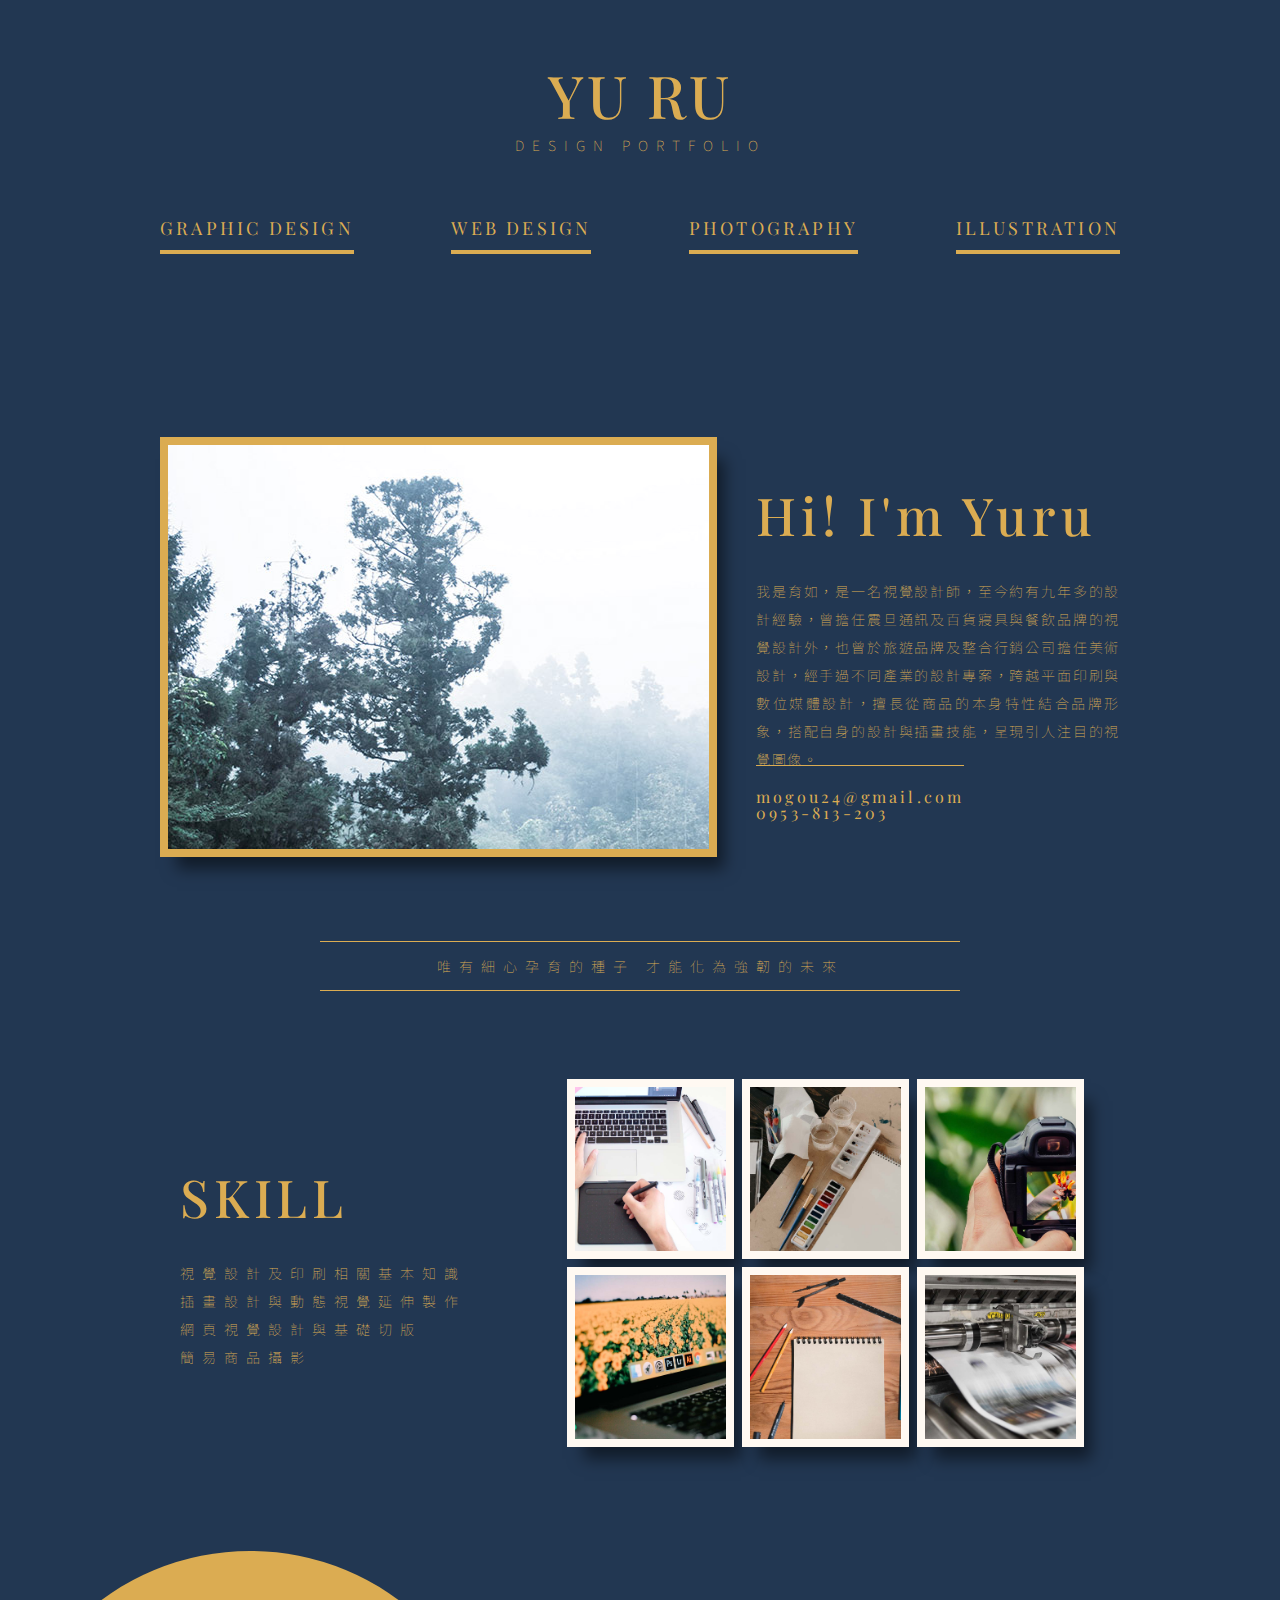
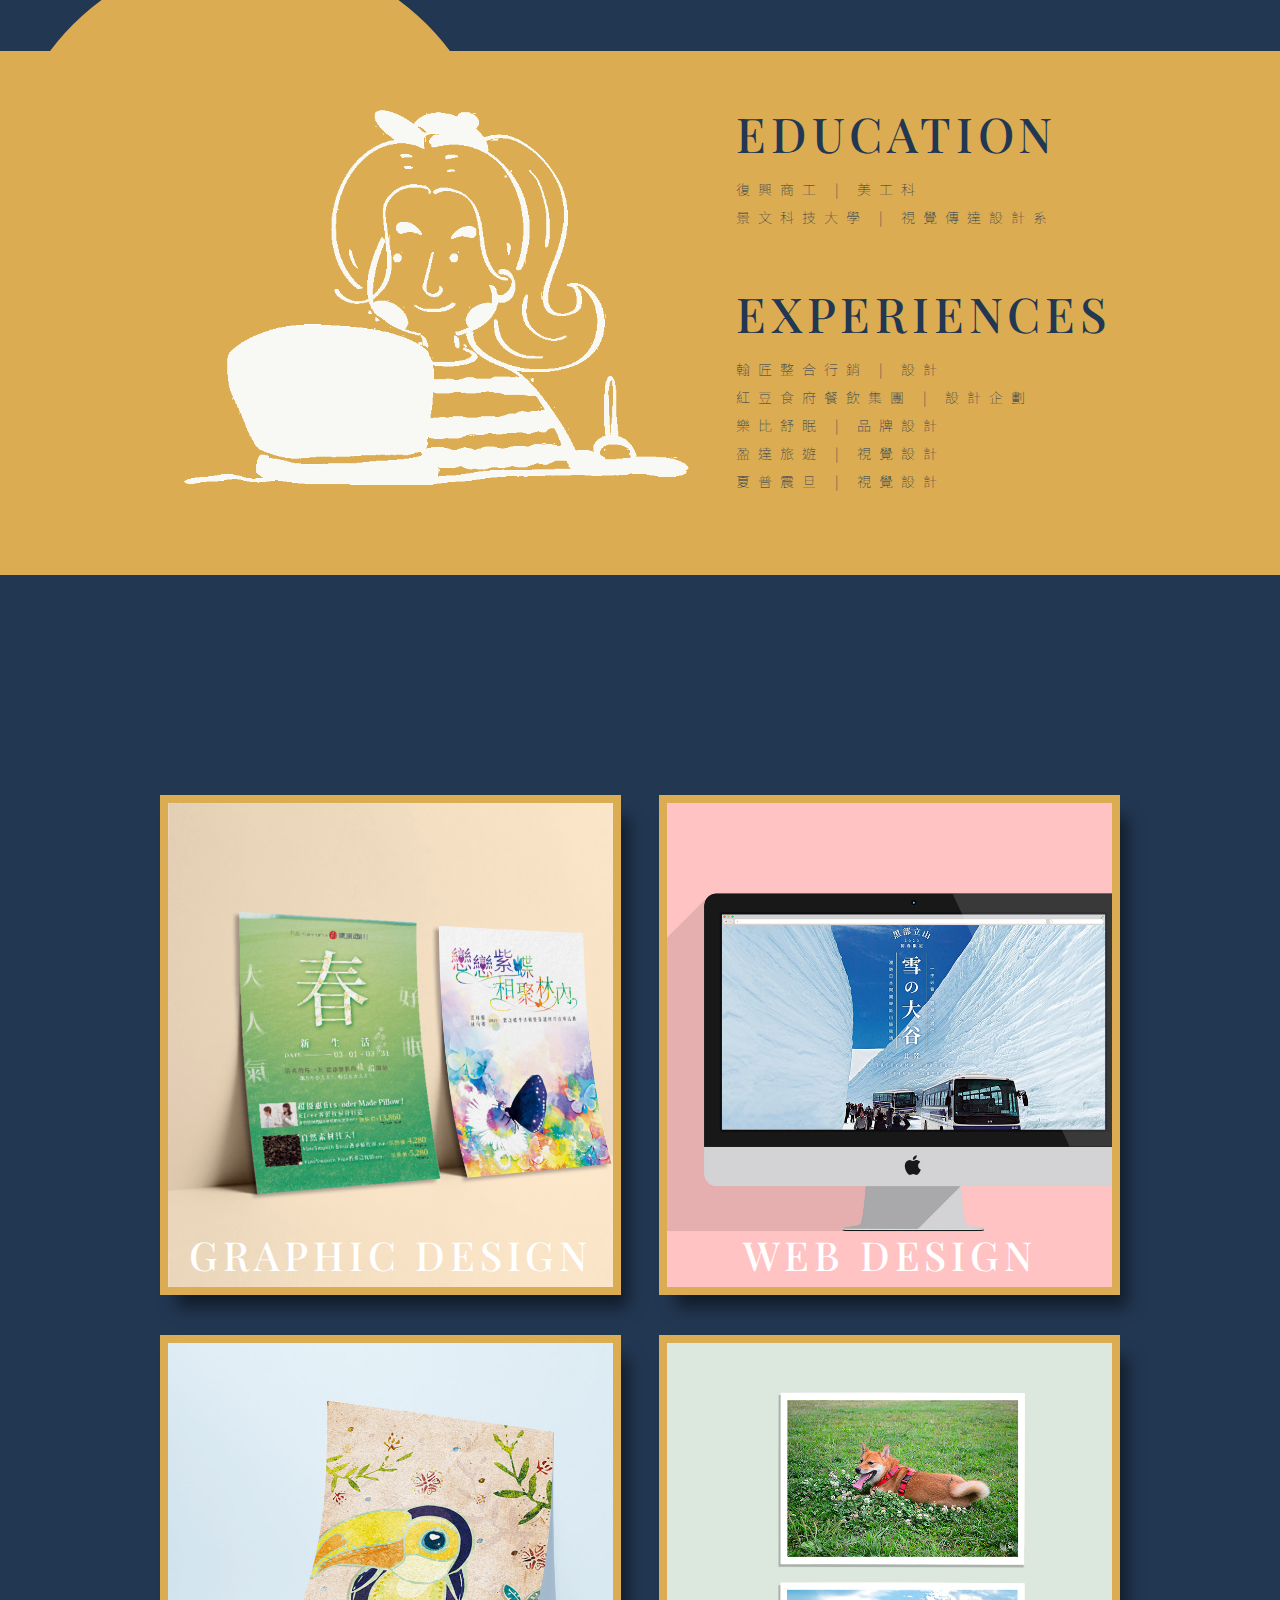
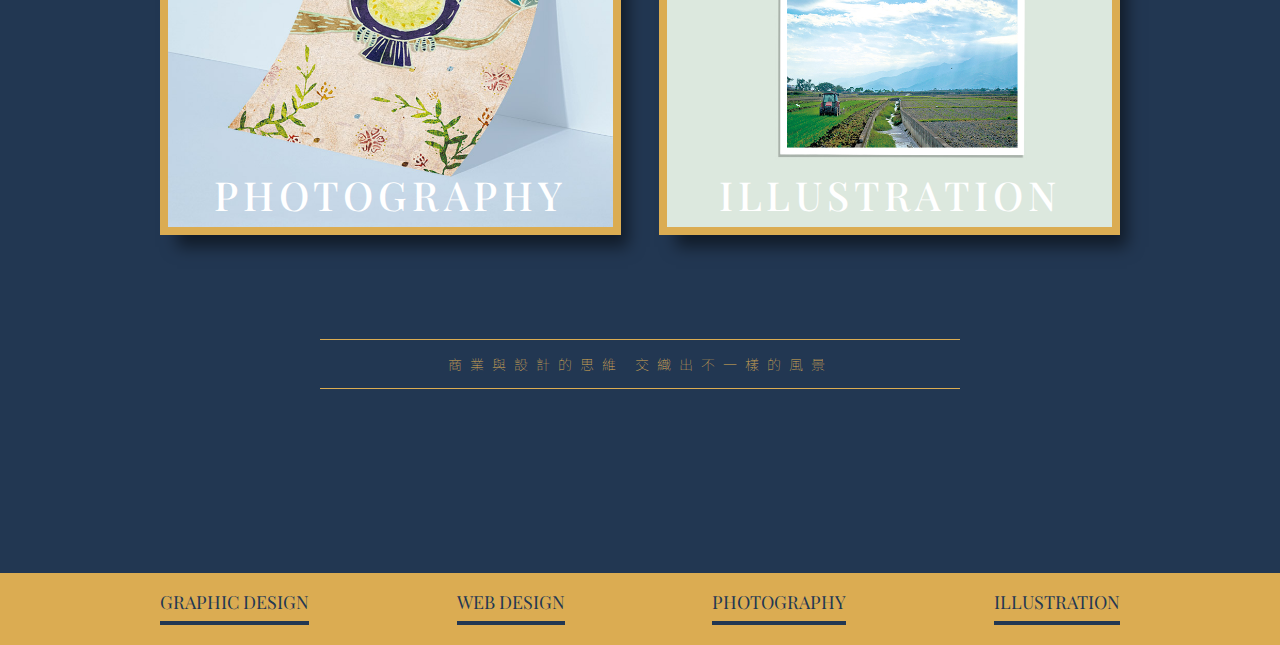
==== commit ee3b56d9: "Add files via upload" ====
--- a/index.html
+++ b/index.html
@@ -51,7 +51,7 @@
             <div class="main">
                 <div class="bs firstpic picme" data-0="transform: translatex(-100px)" data-500="transform: translatex(0px)">
                     <div class="picS" >
-                        <img src="../image/index/index02.png" alt="">
+                        <img src="https://raw.githubusercontent.com/mogou24/design/main/image/index/index02.png" alt="">
                     </div>
                 </div>
                 <div class="mainText">
@@ -84,7 +84,7 @@
                     <div class="bs picBox box5"></div>
                     <div class="bs picBox box6"></div>
                     <div class="picS picS2" >
-                        <img src="../image/index/index02.png" alt="">
+                        <img src="https://raw.githubusercontent.com/mogou24/design/main/image/index/index02.png" alt="">
                     </div>
                 </div>
             </div>
@@ -129,7 +129,7 @@
     <section class="third">
         <div class="container">
             <div class="picS" data-bottom-top="transform: translatex(-50px);opacity: 0" data-center="transform: translatex(0px);opacity: 1">
-                <img src="../image/index/index02.png" alt="">
+                <img src="https://raw.githubusercontent.com/mogou24/design/main/image/index/index02.png" alt="">
             </div>
             <a href="project.html" class="thirdpic tp1 bs" data-bottom-top="transform: translatex(-50px);opacity: 0" data-center="transform: translatex(0px);opacity: 1">
                 <h2>GRAPHIC DESIGN</h2>
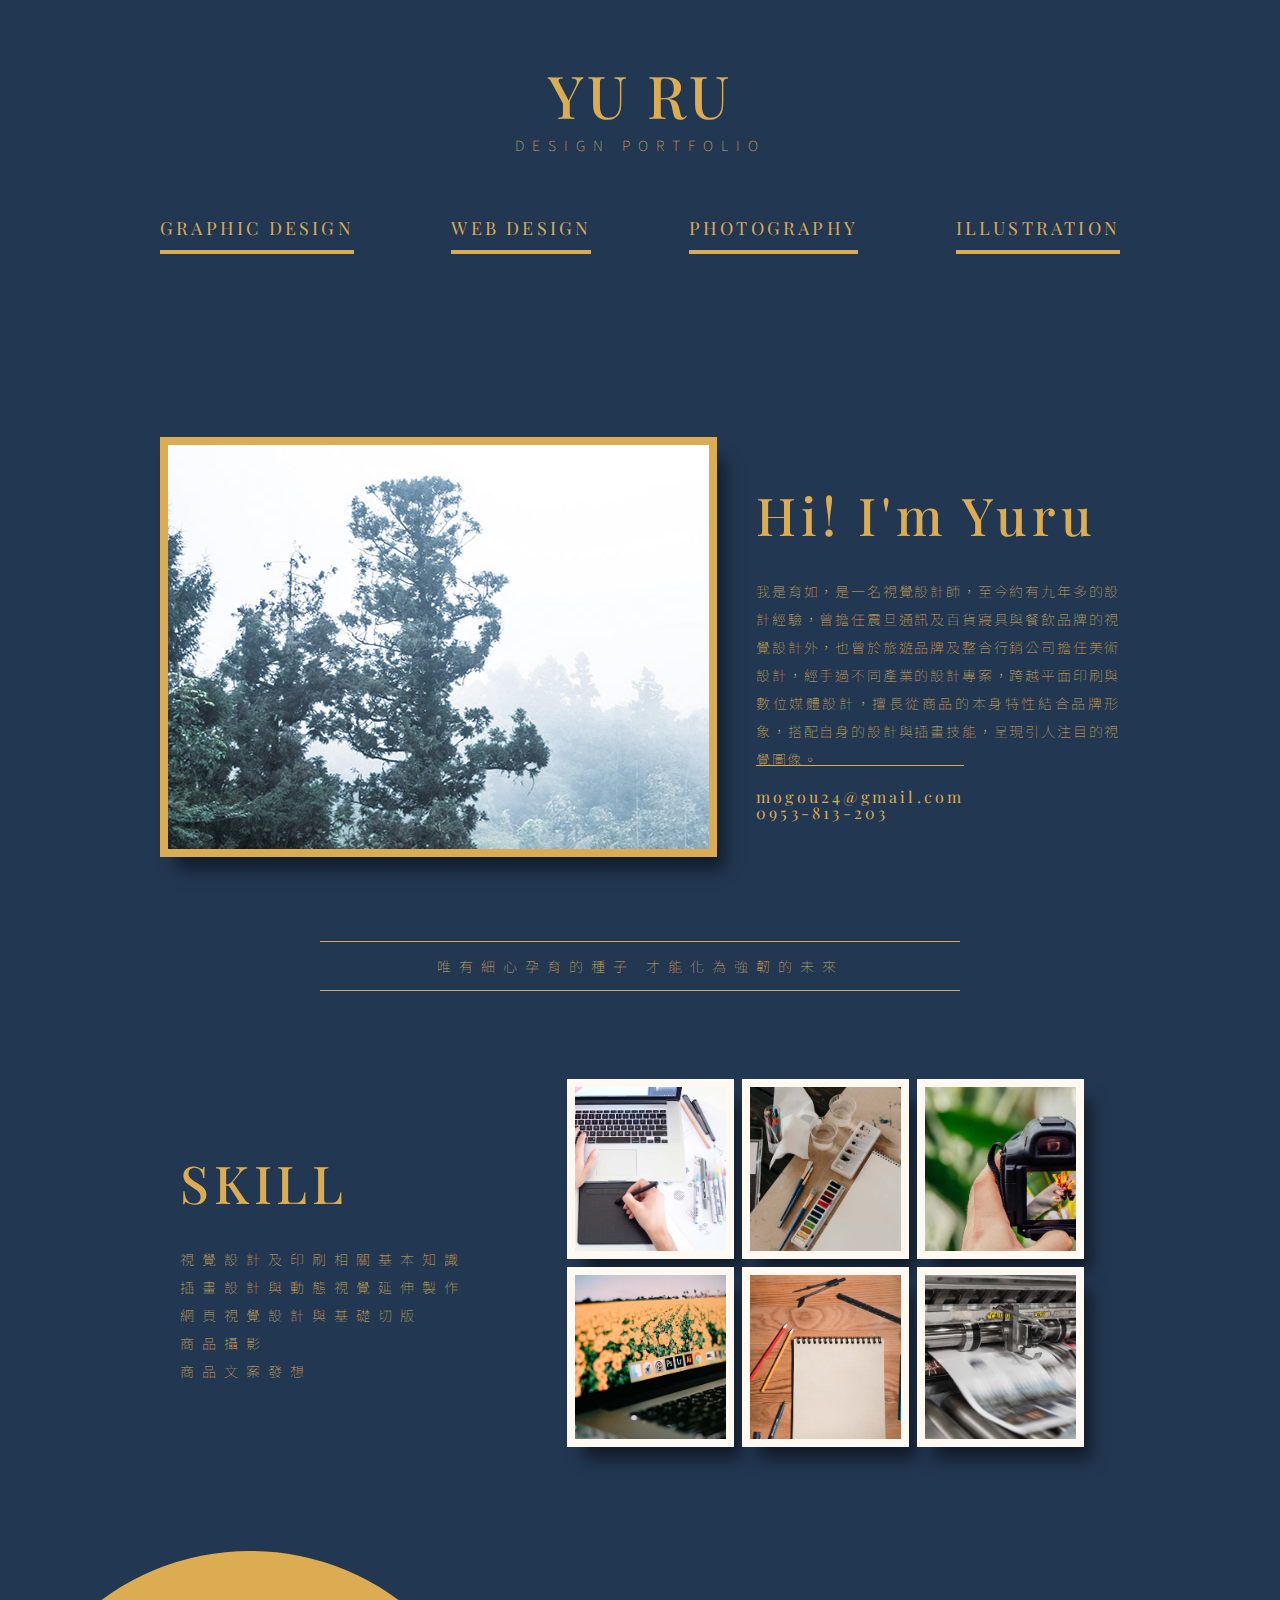
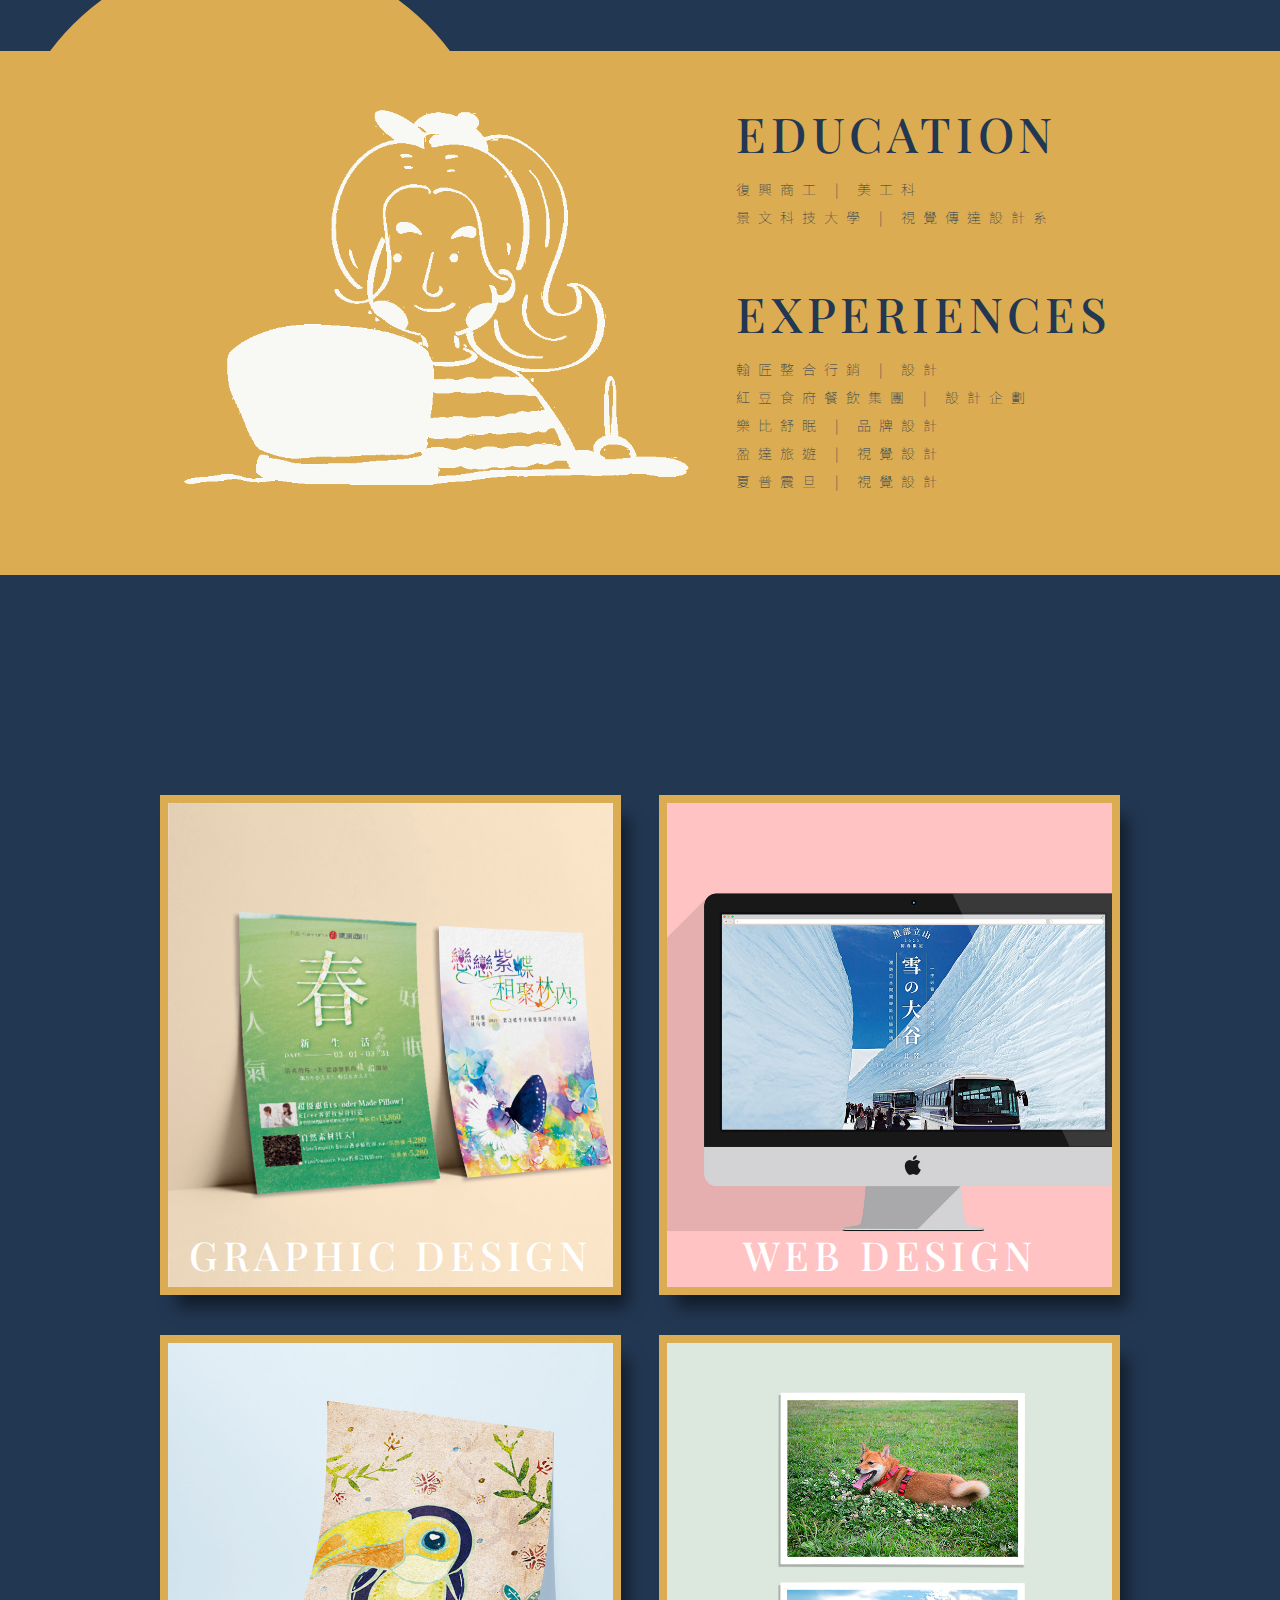
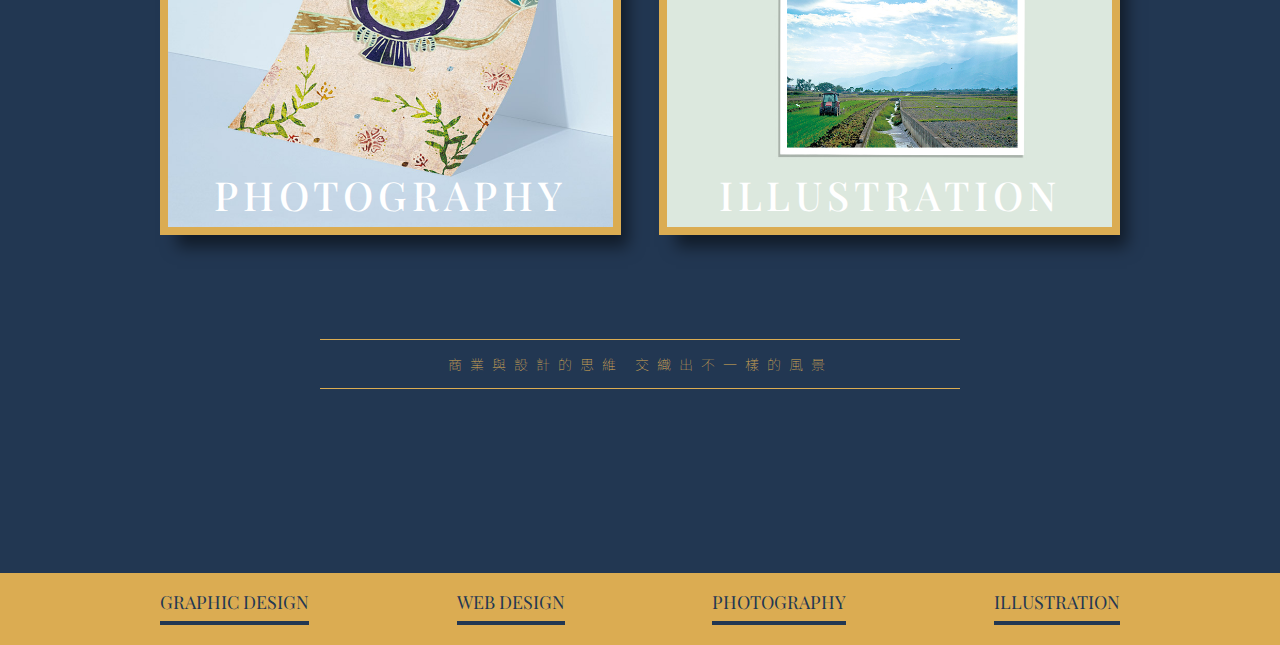
==== commit af9f4703: "Add files via upload" ====
--- a/index.html
+++ b/index.html
@@ -72,9 +72,10 @@
                     <h2>SKILL</h2>
                     <p >
                         <i class="fas fa-pencil-ruler"> 視覺設計及印刷相關基本知識</i><br>
-                        <i class="fas fa-pencil-alt"> 插畫設計與動態視覺延伸製作</i><br>
+                        <i class="fas fa-paint-brush"> 插畫設計與動態視覺延伸製作</i><br>
                         <i class="fas fa-tv"> 網頁視覺設計與基礎切版</i><br>
-                        <i class="fas fa-photo-video"> 簡易商品攝影</i>
+                        <i class="fas fa-photo-video"> 商品攝影</i><br>
+                        <i class="fas fa-pencil-alt"> 商品文案發想</i>
                 </div>
                 <div class="firstpic d-flexw" data-bottom-top="transform: translatex(200px)" data-center="transform: translatex(0px)">
                     <div class="bs picBox box1"></div>
--- a/css/all.css
+++ b/css/all.css
@@ -167,14 +167,16 @@
   background-color: #223752;
   -webkit-box-sizing: border-box;
           box-sizing: border-box;
-  overflow-x: hidden;
-  height: 0px !important;
 }
 
 .container {
   max-width: 960px;
   margin: 0 auto;
   padding: 0 0;
+}
+
+element.style {
+  height: 3989px;
 }
 
 header {
@@ -657,16 +659,21 @@
 }
 
 @media screen and (max-width: 768px) {
+  body {
+    overflow: scroll !important;
+  }
   header .dropdown {
     position: relative;
     display: block;
+    z-index: 200;
+    margin: 20px 0;
   }
   header .dropdown .navmenu {
     display: block;
     width: 100%;
     background-color: #DBAC52;
     color: #223752;
-    padding: 10px 0;
+    padding: 20px 0;
     border-radius: 20px;
   }
   header .dropdown:hover .hovermenu {
@@ -823,9 +830,6 @@
     padding: 10px 0;
     border-radius: 20px;
   }
-  header .dropdown:hover .hovermenu {
-    display: block;
-  }
   header .dropdown .hovermenu {
     display: none;
     position: absolute;
